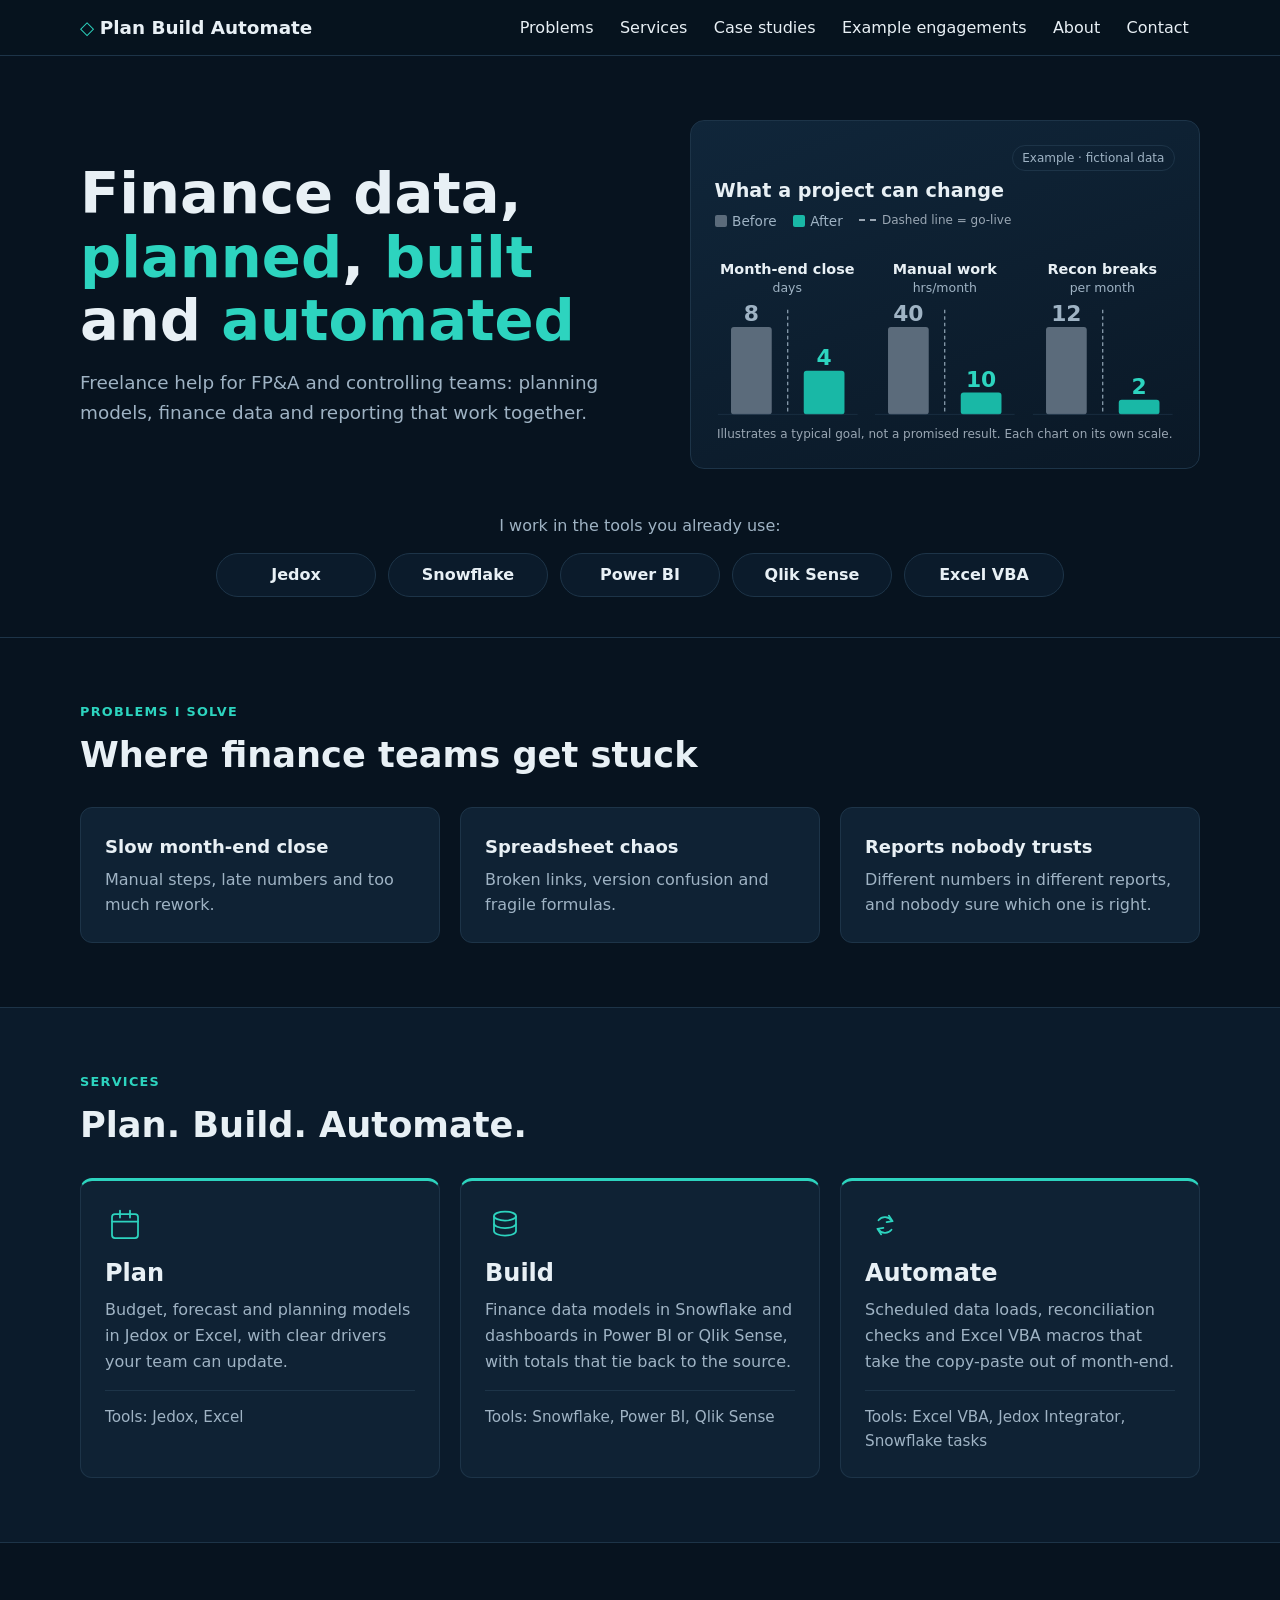
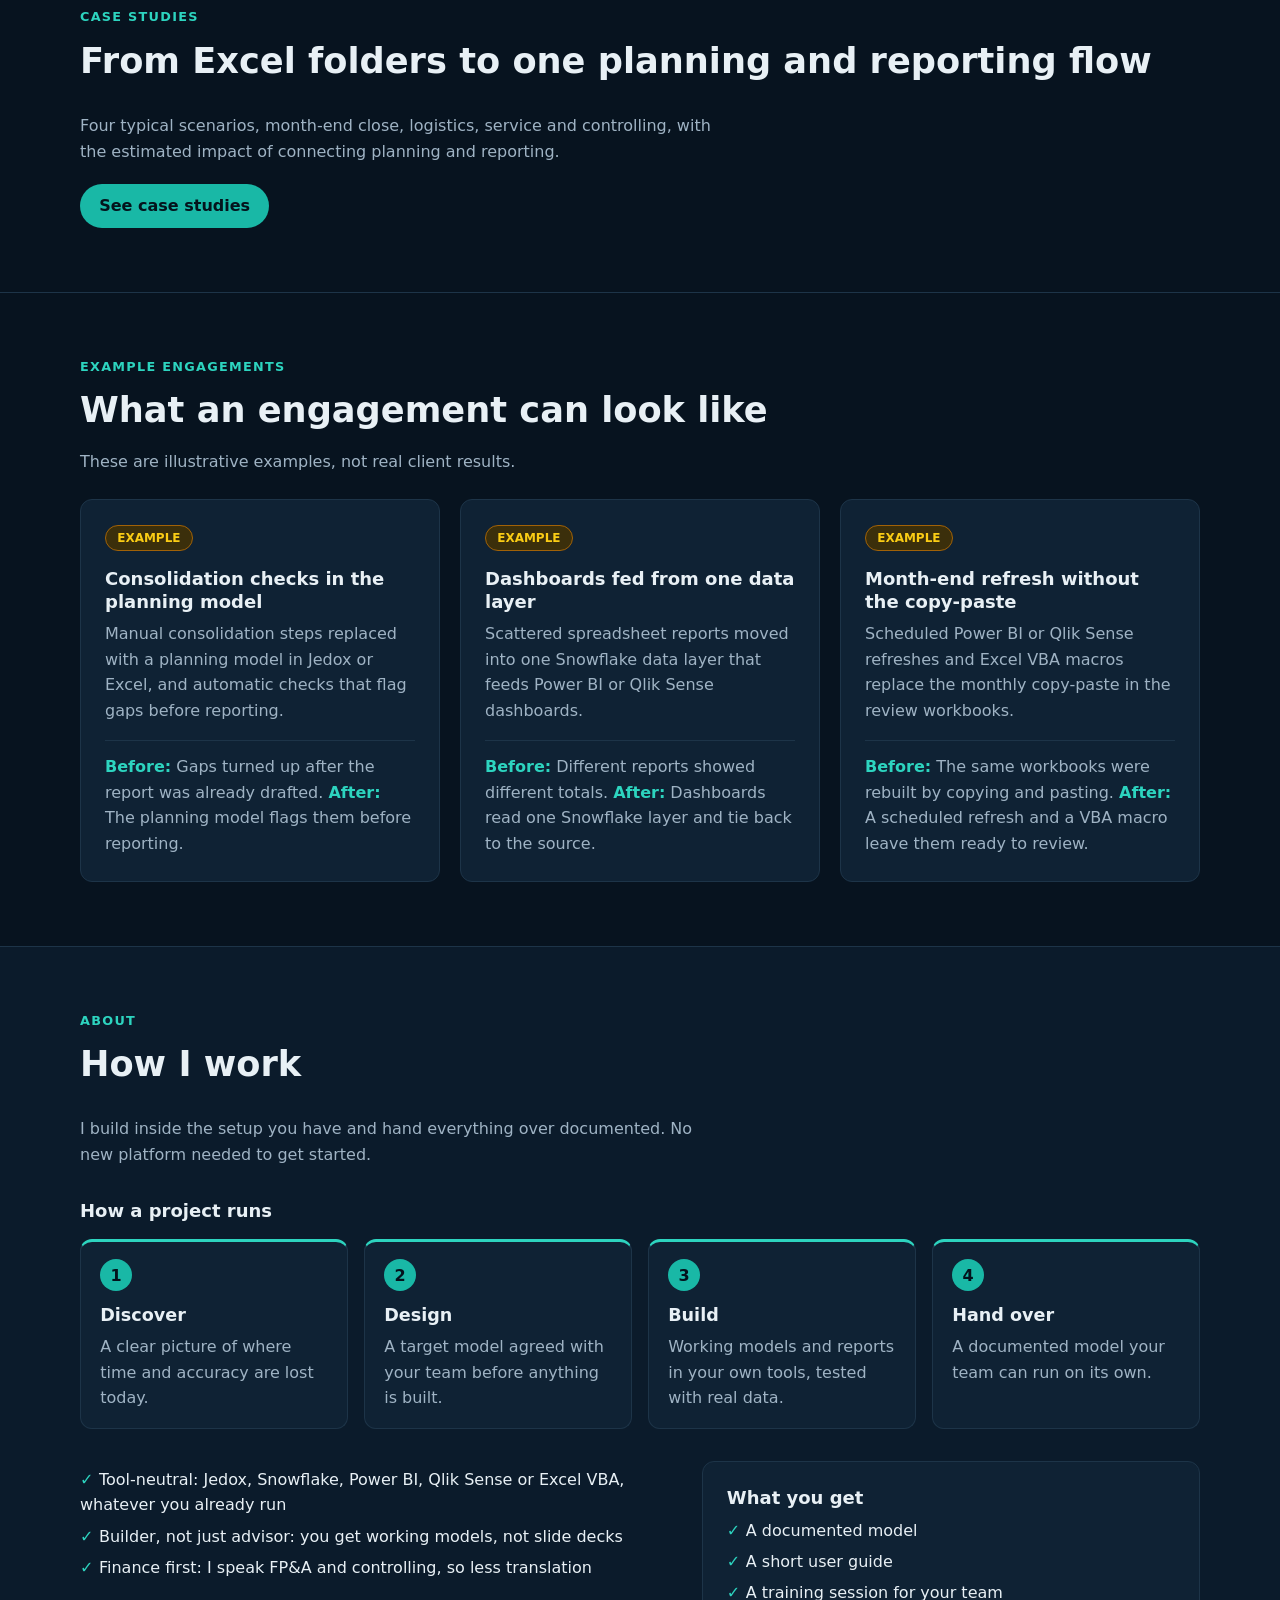
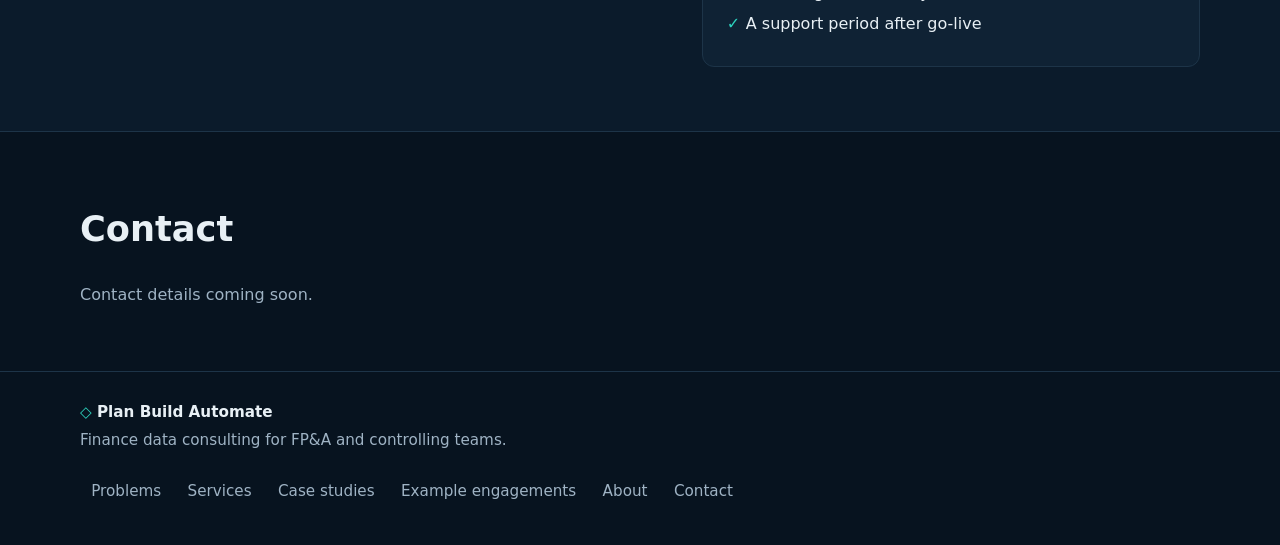
==== docs/index.html @ 4982dbc4 "Cache-bust stylesheet (?v=20261101) so new sections never render with a stale styles.css" ====
<!DOCTYPE html>
<html lang="en">
<head>
<meta charset="utf-8">
<meta name="viewport" content="width=device-width, initial-scale=1">
<meta name="robots" content="noindex, nofollow">
<title>Plan Build Automate – Finance data consulting</title>
<meta name="description" content="Freelance help for FP&amp;A and controlling teams: planning models, finance data and reporting that work together.">
<link rel="icon" href="favicon.svg" type="image/svg+xml">
<link rel="stylesheet" href="styles.css?v=20261101">
</head>
<body>
<a class="skip" href="#main">Skip to content</a>
<header class="site-header">
  <div class="wrap bar">
    <a href="#top" class="brand" aria-label="Plan Build Automate home"><span class="logo" aria-hidden="true">◇</span> Plan Build Automate</a>
    <nav class="nav-wide" aria-label="Main">
      <ul>
        <li><a href="#problems">Problems</a></li>
        <li><a href="#services">Services</a></li>
        <li><a href="case-studies/">Case studies</a></li>
        <li><a href="#examples">Example engagements</a></li>
        <li><a href="#about">About</a></li>
        <li><a href="#contact">Contact</a></li>
      </ul>
    </nav>
  </div>
</header>
<nav class="nav-compact wrap" aria-label="Main">
  <ul>
    <li><a href="#problems">Problems</a></li>
    <li><a href="#services">Services</a></li>
    <li><a href="case-studies/">Case studies</a></li>
        <li><a href="#examples">Example engagements</a></li>
    <li><a href="#about">About</a></li>
    <li><a href="#contact">Contact</a></li>
  </ul>
</nav>
<main id="main">
<section class="hero" id="top">
  <div class="wrap hero-grid">
    <div>
      <h1>Finance data, <span class="accent">planned</span>, <span class="accent">built</span> and <span class="accent">automated</span></h1>
      <p class="lead">Freelance help for FP&amp;A and controlling teams: planning models, finance data and reporting that work together.</p>
    </div>
    <div class="panel outcome" role="img" aria-labelledby="oc-title" aria-describedby="oc-desc">
      <span id="oc-desc" class="sr-only">Example with fictional data. Month-end close: 8 days before, 4 days after. Manual work: 40 hours a month before, 10 after. Recon breaks: 12 a month before, 2 after. Dashed line marks project go-live. Illustrates a typical goal, not a promised result. Each chart on its own scale.</span>
      <div class="oc-top"><span class="oc-tag">Example · fictional data</span></div>
      <p id="oc-title" class="oc-title">What a project can change</p>
      <div class="oc-key"><span class="oc-kb">Before</span><span class="oc-ka">After</span><span class="oc-gk">Dashed line = go-live</span></div>
      <div class="oc-charts"><div class="oc-chart"><p class="oc-name">Month-end close</p><p class="oc-unit">days</p><svg viewBox="0 0 200 166" aria-hidden="true" focusable="false"><rect class="oc-b" x="22" y="40" width="56" height="120" rx="4"/><text class="oc-vb" x="50" y="32">8</text><rect class="oc-a" x="122" y="100.0" width="56" height="60.0" rx="4"/><text class="oc-va" x="150" y="92.0">4</text><line class="oc-go" x1="100" y1="16" x2="100" y2="160"/><line class="oc-base" x1="4" y1="160" x2="196" y2="160"/></svg></div><div class="oc-chart"><p class="oc-name">Manual work</p><p class="oc-unit">hrs/month</p><svg viewBox="0 0 200 166" aria-hidden="true" focusable="false"><rect class="oc-b" x="22" y="40" width="56" height="120" rx="4"/><text class="oc-vb" x="50" y="32">40</text><rect class="oc-a" x="122" y="130.0" width="56" height="30.0" rx="4"/><text class="oc-va" x="150" y="122.0">10</text><line class="oc-go" x1="100" y1="16" x2="100" y2="160"/><line class="oc-base" x1="4" y1="160" x2="196" y2="160"/></svg></div><div class="oc-chart"><p class="oc-name">Recon breaks</p><p class="oc-unit">per month</p><svg viewBox="0 0 200 166" aria-hidden="true" focusable="false"><rect class="oc-b" x="22" y="40" width="56" height="120" rx="4"/><text class="oc-vb" x="50" y="32">12</text><rect class="oc-a" x="122" y="140.0" width="56" height="20.0" rx="4"/><text class="oc-va" x="150" y="132.0">2</text><line class="oc-go" x1="100" y1="16" x2="100" y2="160"/><line class="oc-base" x1="4" y1="160" x2="196" y2="160"/></svg></div></div>
      <p class="oc-note">Illustrates a typical goal, not a promised result. Each chart on its own scale.</p>
    </div>
  </div>
  <div class="wrap tool-block">
    <p id="tool-lead" class="tool-lead">I work in the tools you already use:</p>
    <ul class="tools" aria-labelledby="tool-lead">
      <li>Jedox</li>
      <li>Snowflake</li>
      <li>Power BI</li>
      <li>Qlik Sense</li>
      <li>Excel VBA</li>
    </ul>
  </div>
</section>

<section id="problems" class="section">
  <div class="wrap">
    <p class="eyebrow">Problems I solve</p>
    <h2>Where finance teams get stuck</h2>
    <div class="cards three">
      <article class="card"><h3>Slow month-end close</h3><p>Manual steps, late numbers and too much rework.</p></article>
      <article class="card"><h3>Spreadsheet chaos</h3><p>Broken links, version confusion and fragile formulas.</p></article>
      <article class="card"><h3>Reports nobody trusts</h3><p>Different numbers in different reports, and nobody sure which one is right.</p></article>
    </div>
  </div>
</section>

<section id="services" class="section alt">
  <div class="wrap">
    <p class="eyebrow">Services</p>
    <h2>Plan. Build. Automate.</h2>
    <div class="cards three">
      <article class="card pillar">
        <svg class="pillar-icon" viewBox="0 0 40 40" aria-hidden="true" focusable="false">
          <rect x="7" y="9" width="26" height="24" rx="3" fill="none" stroke="currentColor" stroke-width="1.75"/>
          <path d="M7 16.5h26M15 5.5v7M25 5.5v7" fill="none" stroke="currentColor" stroke-width="1.75" stroke-linecap="round"/>
        </svg>
        <h3>Plan</h3>
        <p>Budget, forecast and planning models in Jedox or Excel, with clear drivers your team can update.</p>
        <p class="tool-line">Tools: Jedox, Excel</p>
      </article>
      <article class="card pillar">
        <svg class="pillar-icon" viewBox="0 0 40 40" aria-hidden="true" focusable="false">
          <ellipse cx="20" cy="11" rx="11" ry="4.5" fill="none" stroke="currentColor" stroke-width="1.75"/>
          <path d="M9 11v7.5c0 2.5 4.9 4.5 11 4.5s11-2 11-4.5V11" fill="none" stroke="currentColor" stroke-width="1.75"/>
          <path d="M9 18.5v7.5c0 2.5 4.9 4.5 11 4.5s11-2 11-4.5v-7.5" fill="none" stroke="currentColor" stroke-width="1.75"/>
        </svg>
        <h3>Build</h3>
        <p>Finance data models in Snowflake and dashboards in Power BI or Qlik Sense, with totals that tie back to the source.</p>
        <p class="tool-line">Tools: Snowflake, Power BI, Qlik Sense</p>
      </article>
      <article class="card pillar">
        <svg class="pillar-icon" viewBox="0 0 40 40" aria-hidden="true" focusable="false">
          <path d="M13.5 15.2a8.2 8.2 0 0 1 13.2.6" fill="none" stroke="currentColor" stroke-width="1.75" stroke-linecap="round"/>
          <path d="M23.8 10.6 27.6 16.2 21.6 17.2" fill="none" stroke="currentColor" stroke-width="1.75" stroke-linecap="round" stroke-linejoin="round"/>
          <path d="M26.5 24.8a8.2 8.2 0 0 1-13.2-.6" fill="none" stroke="currentColor" stroke-width="1.75" stroke-linecap="round"/>
          <path d="M16.2 29.4 12.4 23.8 18.4 22.8" fill="none" stroke="currentColor" stroke-width="1.75" stroke-linecap="round" stroke-linejoin="round"/>
        </svg>
        <h3>Automate</h3>
        <p>Scheduled data loads, reconciliation checks and Excel VBA macros that take the copy-paste out of month-end.</p>
        <p class="tool-line">Tools: Excel VBA, Jedox Integrator, Snowflake tasks</p>
      </article>
    </div>
  </div>
</section>

<section id="case-studies" class="section">
  <div class="wrap">
    <p class="eyebrow">Case studies</p>
    <h2>From Excel folders to one planning and reporting flow</h2>
    <p class="about-lead">Four typical scenarios, month-end close, logistics, service and controlling, with the estimated impact of connecting planning and reporting.</p>
    <p class="cs-cta"><a class="cs-btn" href="case-studies/">See case studies</a></p>
  </div>
</section>

<section id="examples" class="section">
  <div class="wrap">
    <p class="eyebrow">Example engagements</p>
    <h2>What an engagement can look like</h2>
    <p class="note">These are illustrative examples, not real client results.</p>
    <div class="cards three">
      <article class="card">
        <span class="tag">Example</span>
        <h3>Consolidation checks in the planning model</h3>
        <p>Manual consolidation steps replaced with a planning model in Jedox or Excel, and automatic checks that flag gaps before reporting.</p>
        <p class="shift"><strong>Before:</strong> Gaps turned up after the report was already drafted. <strong>After:</strong> The planning model flags them before reporting.</p>
      </article>
      <article class="card">
        <span class="tag">Example</span>
        <h3>Dashboards fed from one data layer</h3>
        <p>Scattered spreadsheet reports moved into one Snowflake data layer that feeds Power BI or Qlik Sense dashboards.</p>
        <p class="shift"><strong>Before:</strong> Different reports showed different totals. <strong>After:</strong> Dashboards read one Snowflake layer and tie back to the source.</p>
      </article>
      <article class="card">
        <span class="tag">Example</span>
        <h3>Month-end refresh without the copy-paste</h3>
        <p>Scheduled Power BI or Qlik Sense refreshes and Excel VBA macros replace the monthly copy-paste in the review workbooks.</p>
        <p class="shift"><strong>Before:</strong> The same workbooks were rebuilt by copying and pasting. <strong>After:</strong> A scheduled refresh and a VBA macro leave them ready to review.</p>
      </article>
    </div>
  </div>
</section>

<section id="about" class="section alt">
  <div class="wrap">
    <p class="eyebrow">About</p>
    <h2>How I work</h2>
    <p class="about-lead">I build inside the setup you have and hand everything over documented. No new platform needed to get started.</p>
    <h3 class="hw-h">How a project runs</h3>
    <ol class="steps-strip">
      <li><span class="step-n" aria-hidden="true">1</span><h4>Discover</h4><p>A clear picture of where time and accuracy are lost today.</p></li>
      <li><span class="step-n" aria-hidden="true">2</span><h4>Design</h4><p>A target model agreed with your team before anything is built.</p></li>
      <li><span class="step-n" aria-hidden="true">3</span><h4>Build</h4><p>Working models and reports in your own tools, tested with real data.</p></li>
      <li><span class="step-n" aria-hidden="true">4</span><h4>Hand over</h4><p>A documented model your team can run on its own.</p></li>
    </ol>
    <div class="hw-grid">
      <ul class="checks">
        <li>Tool-neutral: Jedox, Snowflake, Power BI, Qlik Sense or Excel VBA, whatever you already run</li>
        <li>Builder, not just advisor: you get working models, not slide decks</li>
        <li>Finance first: I speak FP&amp;A and controlling, so less translation</li>
      </ul>
      <div class="card get-box">
        <h3>What you get</h3>
        <ul class="checks">
          <li>A documented model</li>
          <li>A short user guide</li>
          <li>A training session for your team</li>
          <li>A support period after go-live</li>
        </ul>
      </div>
    </div>
  </div>
</section>

<section id="contact" class="section">
  <div class="wrap">
    <h2>Contact</h2>
    <!-- TODO: add a form-service link here when a contact route exists. -->
    <p>Contact details coming soon.</p>
  </div>
</section>
</main>
<footer class="site-footer">
  <div class="wrap footer-inner">
    <div>
      <p class="footer-brand"><span class="logo" aria-hidden="true">◇</span> Plan Build Automate</p>
      <p class="footer-note">Finance data consulting for FP&amp;A and controlling teams.</p>
    </div>
    <nav aria-label="Footer">
      <ul>
        <li><a href="#problems">Problems</a></li>
        <li><a href="#services">Services</a></li>
        <li><a href="case-studies/">Case studies</a></li>
        <li><a href="#examples">Example engagements</a></li>
        <li><a href="#about">About</a></li>
        <li><a href="#contact">Contact</a></li>
      </ul>
    </nav>
  </div>
</footer>
</body>
</html>
---- docs/styles.css ----
:root{--bg:#07131f;--bg2:#0b1b2b;--card:#0f2234;--line:#1d3448;--text:#e8f0f5;--muted:#9fb3c4;--teal:#19b8a6;--teal2:#2dd4bf}
*{box-sizing:border-box}
html{scroll-behavior:smooth}
section{scroll-margin-top:4.5rem}
@media (prefers-reduced-motion:reduce){html{scroll-behavior:auto}}
body{margin:0;font-family:system-ui,-apple-system,"Segoe UI",Roboto,sans-serif;background:var(--bg);color:var(--text);line-height:1.6}
a{color:var(--teal2)}
a:focus-visible{outline:3px solid var(--teal2);outline-offset:3px}
.skip{position:absolute;left:-999px;top:0}
.skip:focus{left:1rem;top:1rem;background:#fff;color:#000;padding:.5rem;z-index:9}
.wrap{max-width:1160px;margin:0 auto;padding:0 1.25rem}
.site-header{border-bottom:1px solid var(--line);position:sticky;top:0;background:rgba(7,19,31,.95);z-index:5}
.bar{display:flex;align-items:center;justify-content:space-between;gap:.5rem 1rem;padding-top:.35rem;padding-bottom:.35rem}
.brand{display:inline-flex;align-items:center;gap:.35rem;min-height:44px;color:var(--text);text-decoration:none;font-weight:700;font-size:1.15rem}
.logo{color:var(--teal2)}
.nav-wide ul,.nav-compact ul,.site-footer ul{display:flex;flex-wrap:wrap;gap:.15rem .25rem;list-style:none;margin:0;padding:0}
.nav-wide ul{justify-content:flex-end}
.nav-wide a,.nav-compact a,.site-footer a{display:inline-flex;align-items:center;min-height:44px;padding:0 .7rem;border-radius:8px;color:var(--text);text-decoration:none}
.nav-wide a:hover,.nav-compact a:hover,.site-footer a:hover{color:var(--teal2)}
.nav-compact{display:none;padding-top:.15rem;padding-bottom:.35rem;border-bottom:1px solid var(--line)}
.hero{padding:4rem 0 2.5rem}
.hero-grid{display:grid;grid-template-columns:1.1fr 1fr;gap:3rem;align-items:center}
h1{font-size:clamp(2.2rem,5vw,3.6rem);line-height:1.1;margin:0 0 1rem}
.accent{color:var(--teal2)}
.lead{color:var(--muted);font-size:1.15rem;margin:0}
.panel{background:linear-gradient(160deg,#10263a,#0a1826);border:1px solid var(--line);border-radius:14px;padding:1.5rem;min-height:300px}
.outcome{--before:#5b6b7b;min-width:0}
.sr-only{position:absolute;width:1px;height:1px;padding:0;margin:-1px;overflow:hidden;clip:rect(0,0,0,0);white-space:nowrap;border:0}
.oc-top{display:flex;justify-content:flex-end}
.oc-tag{font-size:12px;color:var(--muted);border:1px solid var(--line);border-radius:999px;padding:.15rem .6rem}
.oc-title{margin:.5rem 0 .4rem;font-weight:700;font-size:1.2rem;line-height:1.3}
.oc-key{display:flex;flex-wrap:wrap;gap:1rem;font-size:.85rem;color:var(--muted)}
.oc-key span::before{content:"";display:inline-block;width:.75rem;height:.75rem;border-radius:2px;margin-right:.35rem;vertical-align:-1px}
.oc-kb::before{background:var(--before)}.oc-ka::before{background:var(--teal)}
.oc-charts{display:grid;grid-template-columns:repeat(3,minmax(0,1fr));gap:.75rem;margin-top:.6rem}
.oc-chart{min-width:0;text-align:center;display:flex;flex-direction:column}.oc-chart svg{margin-top:auto}
.oc-name{margin:0;min-height:2.5em;display:flex;align-items:flex-end;justify-content:center;font-weight:600;font-size:.9rem;line-height:1.25}
.oc-unit{margin:0;font-size:.78rem;color:var(--muted)}
.oc-chart svg{display:block;width:100%;height:auto}
.oc-b{fill:var(--before)}.oc-a{fill:var(--teal)}
.oc-vb,.oc-va{font:700 30px system-ui,sans-serif;text-anchor:middle}
.oc-vb{fill:#9fb3c4}.oc-va{fill:var(--teal2)}
.oc-go{stroke:var(--muted);stroke-width:1.5;stroke-dasharray:5 4}
.oc-base{stroke:var(--line);stroke-width:1}
@media (max-width:520px){.oc-charts{gap:.4rem}.oc-name{font-size:.78rem;white-space:normal;min-height:2.5em;line-height:1.25;display:flex;align-items:flex-end;justify-content:center}.oc-vb,.oc-va{font-size:32px}.oc-title{font-size:1.05rem}.oc-chart svg{max-height:120px}}
.oc-key .oc-gk{font-size:12px;color:#9AA7B4}.oc-key .oc-gk::before{width:1.1rem;height:0;border-top:2px dashed #9AA7B4;border-radius:0;vertical-align:3px}
.oc-note{margin:.4rem 0 0;font-size:12px;color:#9AA7B4;text-align:center}
.tool-block{margin-top:2.75rem;text-align:center}
.tool-lead{color:var(--muted);margin:0 0 .9rem}
.tools{list-style:none;padding:0;margin:0;display:flex;flex-wrap:wrap;justify-content:center;gap:.75rem}
.tools li{flex:0 0 10rem;width:10rem;max-width:100%;box-sizing:border-box;text-align:center;padding:.7rem .8rem;border:1px solid var(--line);border-radius:999px;background:var(--bg2);color:var(--text);font-weight:600;line-height:1.2;cursor:default;white-space:nowrap}
.section{padding:4rem 0;border-top:1px solid var(--line)}
.alt{background:var(--bg2)}
.eyebrow{color:var(--teal2);text-transform:uppercase;letter-spacing:.1em;font-size:.8rem;font-weight:700;margin:0}
h2{font-size:clamp(1.6rem,3vw,2.2rem);margin:.3rem 0 1.5rem}
h3{margin:.2rem 0 .5rem;font-size:1.125rem;font-weight:600;line-height:1.3}
.cards{display:grid;gap:1.25rem}
.three{grid-template-columns:repeat(3,1fr)}
.card{background:var(--card);border:1px solid var(--line);border-radius:12px;padding:1.5rem}
.card p{color:var(--muted);margin:0}
.pillar{border-top:3px solid var(--teal2)}
.pillar h3{font-size:1.5rem;font-weight:700;margin:.85rem 0 .5rem}
.pillar-icon{display:block;width:40px;height:40px;color:var(--teal2)}
.card p.tool-line{margin-top:1rem;padding-top:.85rem;border-top:1px solid var(--line);font-size:.95rem}
.tag{display:inline-block;background:#3b2f0b;color:#facc15;border:1px solid #a16207;border-radius:999px;padding:.15rem .7rem;margin-bottom:.75rem;font-size:.75rem;font-weight:700;text-transform:uppercase}
.note{color:var(--muted);margin:-.85rem 0 1.5rem}
.card p.shift{margin-top:1rem;padding-top:.85rem;border-top:1px solid var(--line)}
.shift strong{color:var(--teal2);font-weight:700}
.about-lead{color:var(--muted);max-width:40rem}
#contact p{color:var(--muted);margin:0}
.checks{list-style:none;padding:0;margin:1rem 0 0}
.checks li{margin:.35rem 0}
.checks li::before{content:"✓ ";color:var(--teal2);font-weight:700}
.site-footer{border-top:1px solid var(--line);padding:1.75rem 0 2rem;color:var(--muted);font-size:.95rem}
.footer-inner{display:flex;flex-wrap:wrap;align-items:center;justify-content:space-between;gap:1rem 2rem}
.footer-brand{margin:0;color:var(--text);font-weight:700}
.footer-note{margin:.25rem 0 0}
.site-footer a{color:var(--muted)}
@media (max-width:860px){
  .nav-wide{display:none}
  .nav-compact{display:block}
  .nav-compact a{padding:0 .5rem;min-width:44px;justify-content:center}
  .hero{padding-top:2.5rem}
  .hero-grid,.three{grid-template-columns:1fr}
  .panel{min-height:0;padding:1rem}
          .footer-inner{align-items:flex-start}
}

/* Case studies */
.cs-kpi,.cs-key{--before:#5b6b7b}
.cs-est{display:inline-block;font-size:.72rem;font-weight:700;letter-spacing:.02em;color:var(--teal2);border:1px solid var(--teal);border-radius:999px;padding:.1rem .55rem;vertical-align:3px;white-space:nowrap}
.cs-estp{margin:.5rem 0 0!important}
.cs-cards{grid-template-columns:repeat(4,minmax(0,1fr))}
.cs-card{display:flex;flex-direction:column;position:relative}
.cs-card .tag{align-self:flex-start;margin-top:1rem}
.cs-thumb{display:block;width:100%;height:auto;border-radius:8px;border:1px solid var(--line)}
.cs-link{color:var(--text);text-decoration:none}.cs-link::after{content:"";position:absolute;inset:0;border-radius:12px}
.cs-card:hover .cs-link,.cs-link:focus-visible{color:var(--teal2)}
.cs-card:focus-within{outline:3px solid var(--teal2);outline-offset:3px}.cs-link:focus-visible{outline:none}
.cs-tools{list-style:none;padding:0;margin:1rem 0 0;display:flex;flex-wrap:wrap;gap:.4rem}
.cs-tools li{font-size:.78rem;font-weight:600;padding:.2rem .6rem;border:1px solid var(--line);border-radius:999px;background:var(--bg2);color:var(--text);white-space:nowrap}
.cs-card .cs-tools{margin-top:auto;padding-top:1rem}
.cs-hero{border-top:0;padding-bottom:2.5rem}
.cs-h1{font-size:clamp(2rem,4.5vw,3rem)}
.cs-headline{font-size:1.3rem;font-weight:700;margin:0 0 .6rem}
.cs-client{color:var(--muted);margin:0}
.cs-headline .tag,.cs-client .tag,.cs-meta .tag,.cs-quote .tag{margin:0 .4rem 0 0;vertical-align:2px}
.cs-disclaimer{margin:1.25rem 0 0;font-size:.85rem;color:var(--muted)}
.cs-key{margin-bottom:1rem}
.cs-kpis{display:grid;grid-template-columns:repeat(3,minmax(0,1fr));gap:1rem}
.cs-kpi{margin:0;background:var(--card);border:1px solid var(--line);border-radius:12px;padding:1rem}
.cs-kpi figcaption{display:flex;flex-direction:column;text-align:center}
.cs-kname{font-weight:600}.cs-kunit{font-size:.85rem;color:var(--muted)}
.cs-kpi svg{display:block;width:100%;height:auto;max-height:200px}
.cs-v{font:700 20px system-ui,sans-serif;text-anchor:middle}.cs-vb{fill:#9fb3c4}.cs-va{fill:var(--teal2)}
.cs-x{font:13px system-ui,sans-serif;fill:#9fb3c4;text-anchor:middle}
.cs-grid{display:grid;grid-template-columns:1fr 1fr;gap:1.25rem;margin-bottom:1.25rem}
.cs-h2{font-size:1.35rem;margin:0 0 .75rem}
.cs-list{margin:0;padding-left:1.1rem;color:var(--muted)}.cs-list li{margin:.3rem 0}
.cs-meta{margin-top:1rem!important;font-size:.9rem}
.cs-sollist{list-style:none;margin:0;padding:0}
.cs-sollist li{display:grid;grid-template-columns:8rem 1fr;gap:1rem;padding:.65rem 0;border-top:1px solid var(--line)}
.cs-sollist li:first-child{border-top:0}.cs-sollist strong{color:var(--teal2)}.cs-sollist span{color:var(--muted)}
.cs-quote{margin:1.5rem 0 0;padding:1.25rem 1.5rem;border-left:3px solid var(--teal2);background:var(--bg2);border-radius:0 12px 12px 0}
.cs-quote blockquote{margin:0;font-size:1.15rem;font-style:italic}.cs-quote p{margin:0}
.cs-quote figcaption{margin-top:.6rem;color:var(--muted);font-size:.85rem}
.cs-note{margin:-.85rem 0 1.5rem}
.cs-shots{display:grid;grid-template-columns:1fr 1fr;gap:1.25rem}
.cs-shot{margin:0}.cs-shot img{display:block;width:100%;height:auto;border-radius:8px;border:1px solid var(--line)}
.cs-shot figcaption{margin-top:.5rem;font-size:.9rem}
.cs-fict{display:inline-block;margin-left:.35rem;font-size:.75rem;color:var(--muted);border:1px solid var(--line);border-radius:999px;padding:0 .5rem}
.cs-pn{display:flex;flex-wrap:wrap;justify-content:space-between;gap:.5rem 1rem;margin:2rem 0 0}.cs-pn a{display:inline-flex;align-items:center;min-height:44px}
.cs-cta{margin:1.25rem 0 0}.cs-btn{display:inline-flex;align-items:center;min-height:44px;padding:0 1.2rem;border-radius:999px;background:var(--teal);color:#04131c;font-weight:700;text-decoration:none}.cs-btn:hover{background:var(--teal2)}
.cs-index{margin-top:2rem}
@media (max-width:1060px){.cs-cards{grid-template-columns:repeat(2,minmax(0,1fr))}}
@media (max-width:860px){.cs-grid,.cs-shots{grid-template-columns:1fr}}
@media (max-width:600px){.cs-cards{grid-template-columns:1fr}.cs-kpis{gap:.4rem}.cs-kpi{padding:.5rem}.cs-kunit{font-size:.75rem}.cs-kname{font-size:.85rem}.cs-sollist li{grid-template-columns:1fr;gap:.15rem}}

/* How I work */
.hw-h{margin:2rem 0 1rem}
.steps-strip{list-style:none;margin:0;padding:0;display:grid;grid-template-columns:repeat(4,minmax(0,1fr));gap:1rem;counter-reset:none}
.steps-strip li{background:var(--card);border:1px solid var(--line);border-top:3px solid var(--teal2);border-radius:12px;padding:1.1rem 1.2rem}
.step-n{display:inline-flex;align-items:center;justify-content:center;width:2rem;height:2rem;border-radius:50%;background:var(--teal);color:#04131c;font-weight:700}
.steps-strip h4{margin:.6rem 0 .3rem;font-size:1.1rem}
.steps-strip p{margin:0;color:var(--muted)}
.hw-grid{display:grid;grid-template-columns:1.2fr 1fr;gap:1.5rem;align-items:start;margin-top:2rem}
.hw-grid > .checks{margin:0}
.get-box h3{margin-top:0}.get-box .checks{margin-top:.5rem}
@media (max-width:860px){.steps-strip{grid-template-columns:repeat(2,minmax(0,1fr))}.hw-grid{grid-template-columns:1fr}}
@media (max-width:480px){.steps-strip{grid-template-columns:1fr}}
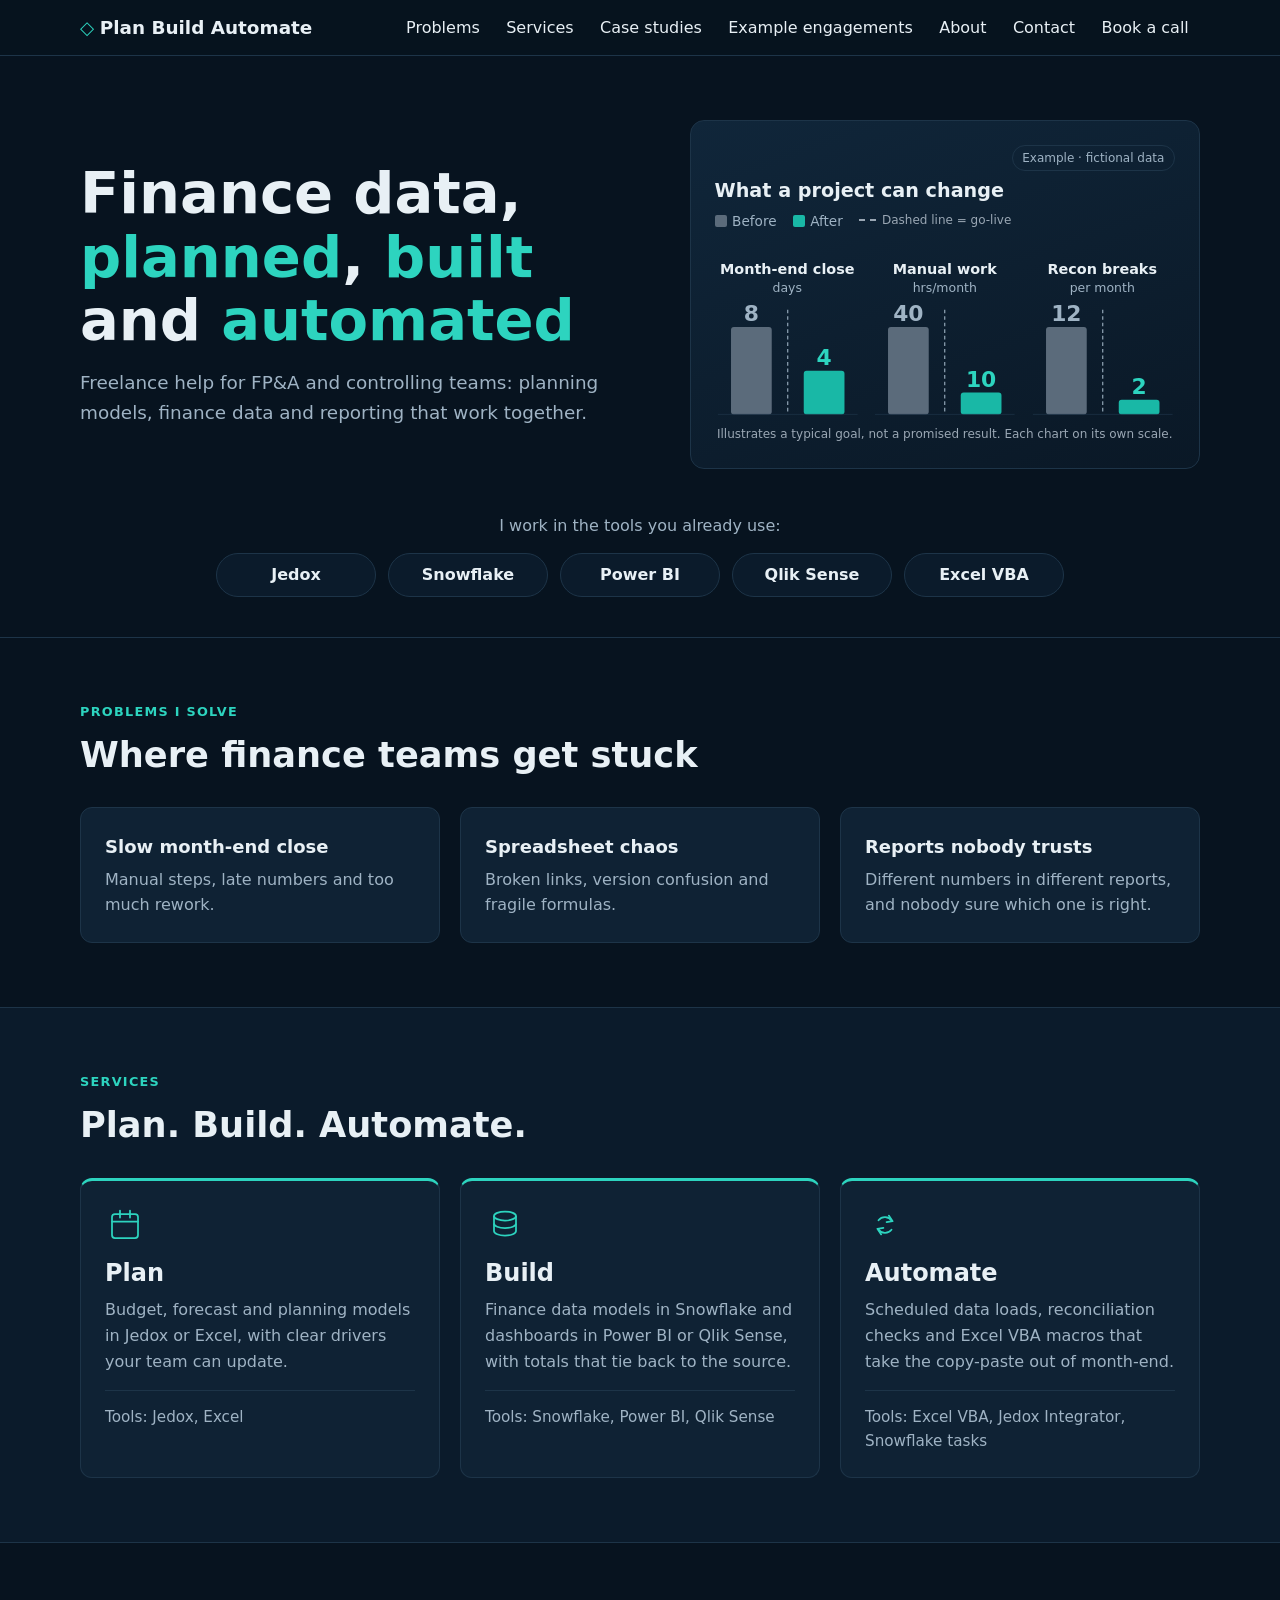
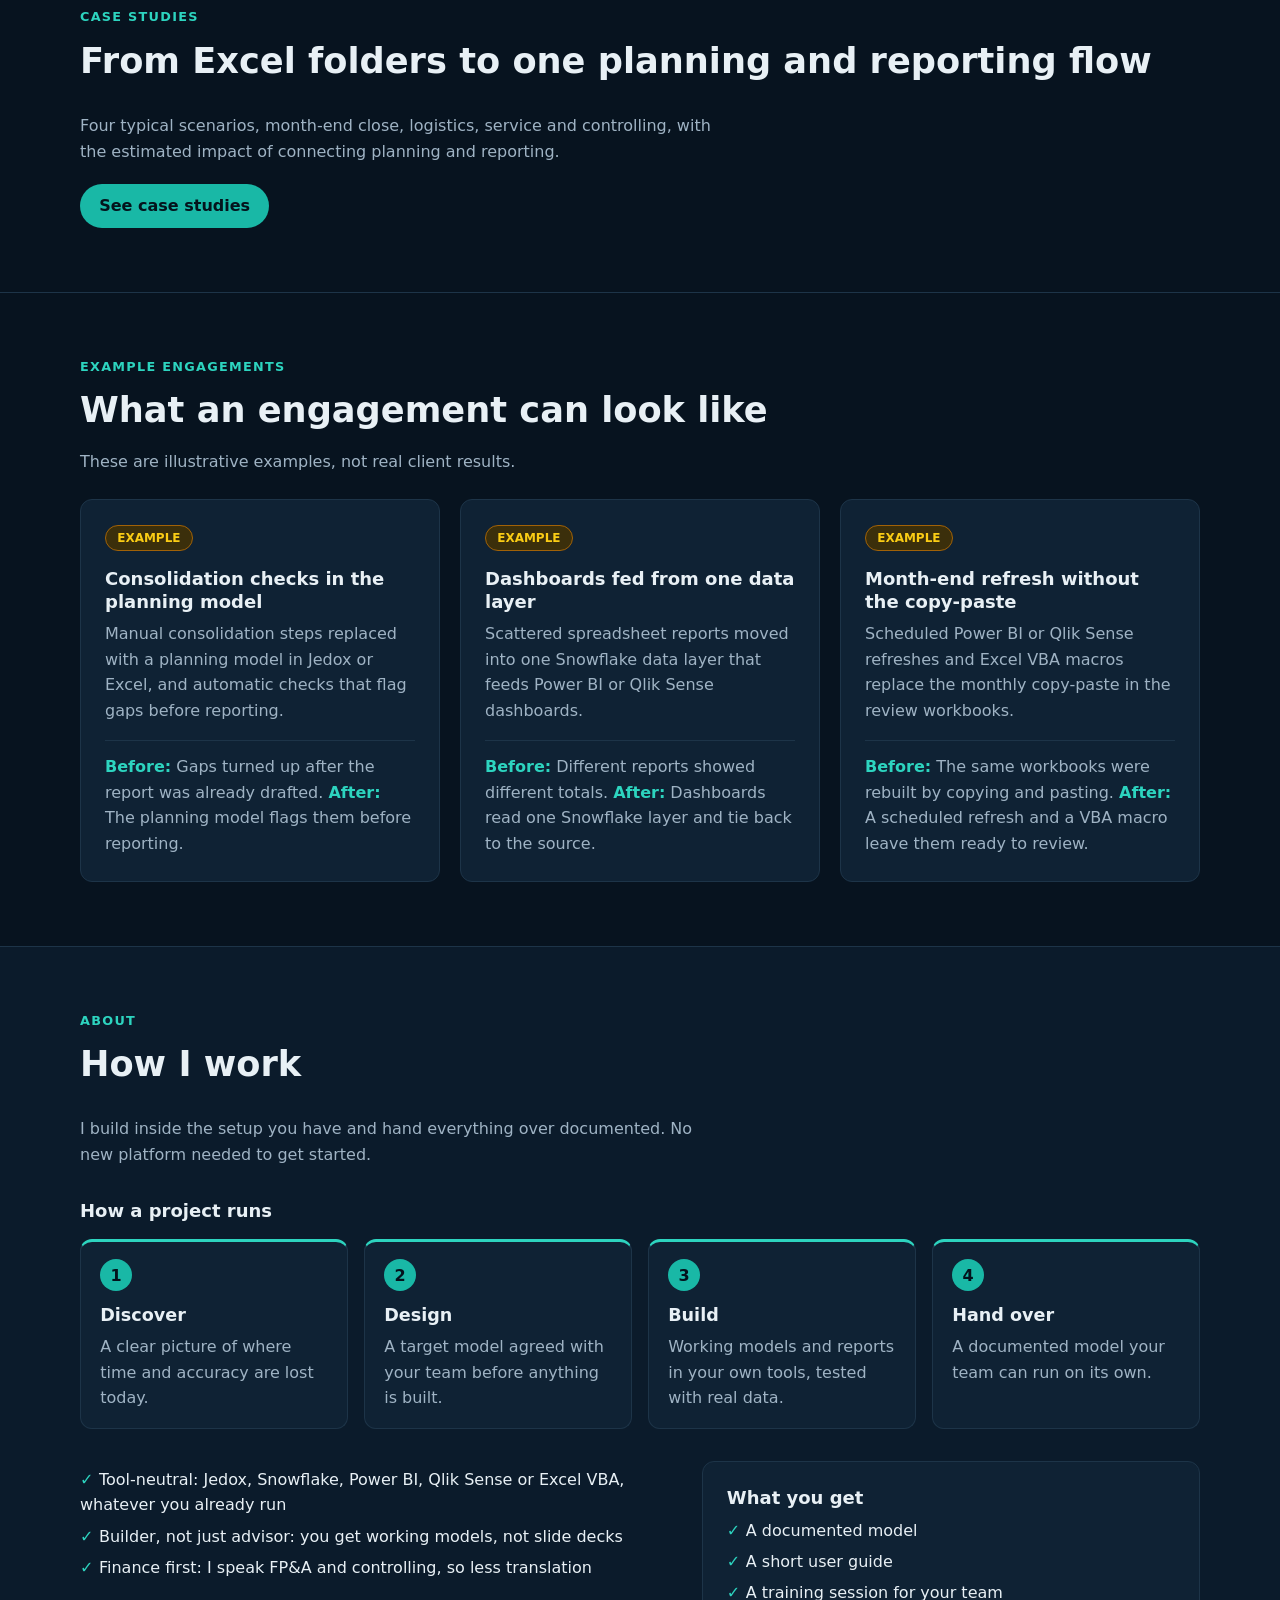
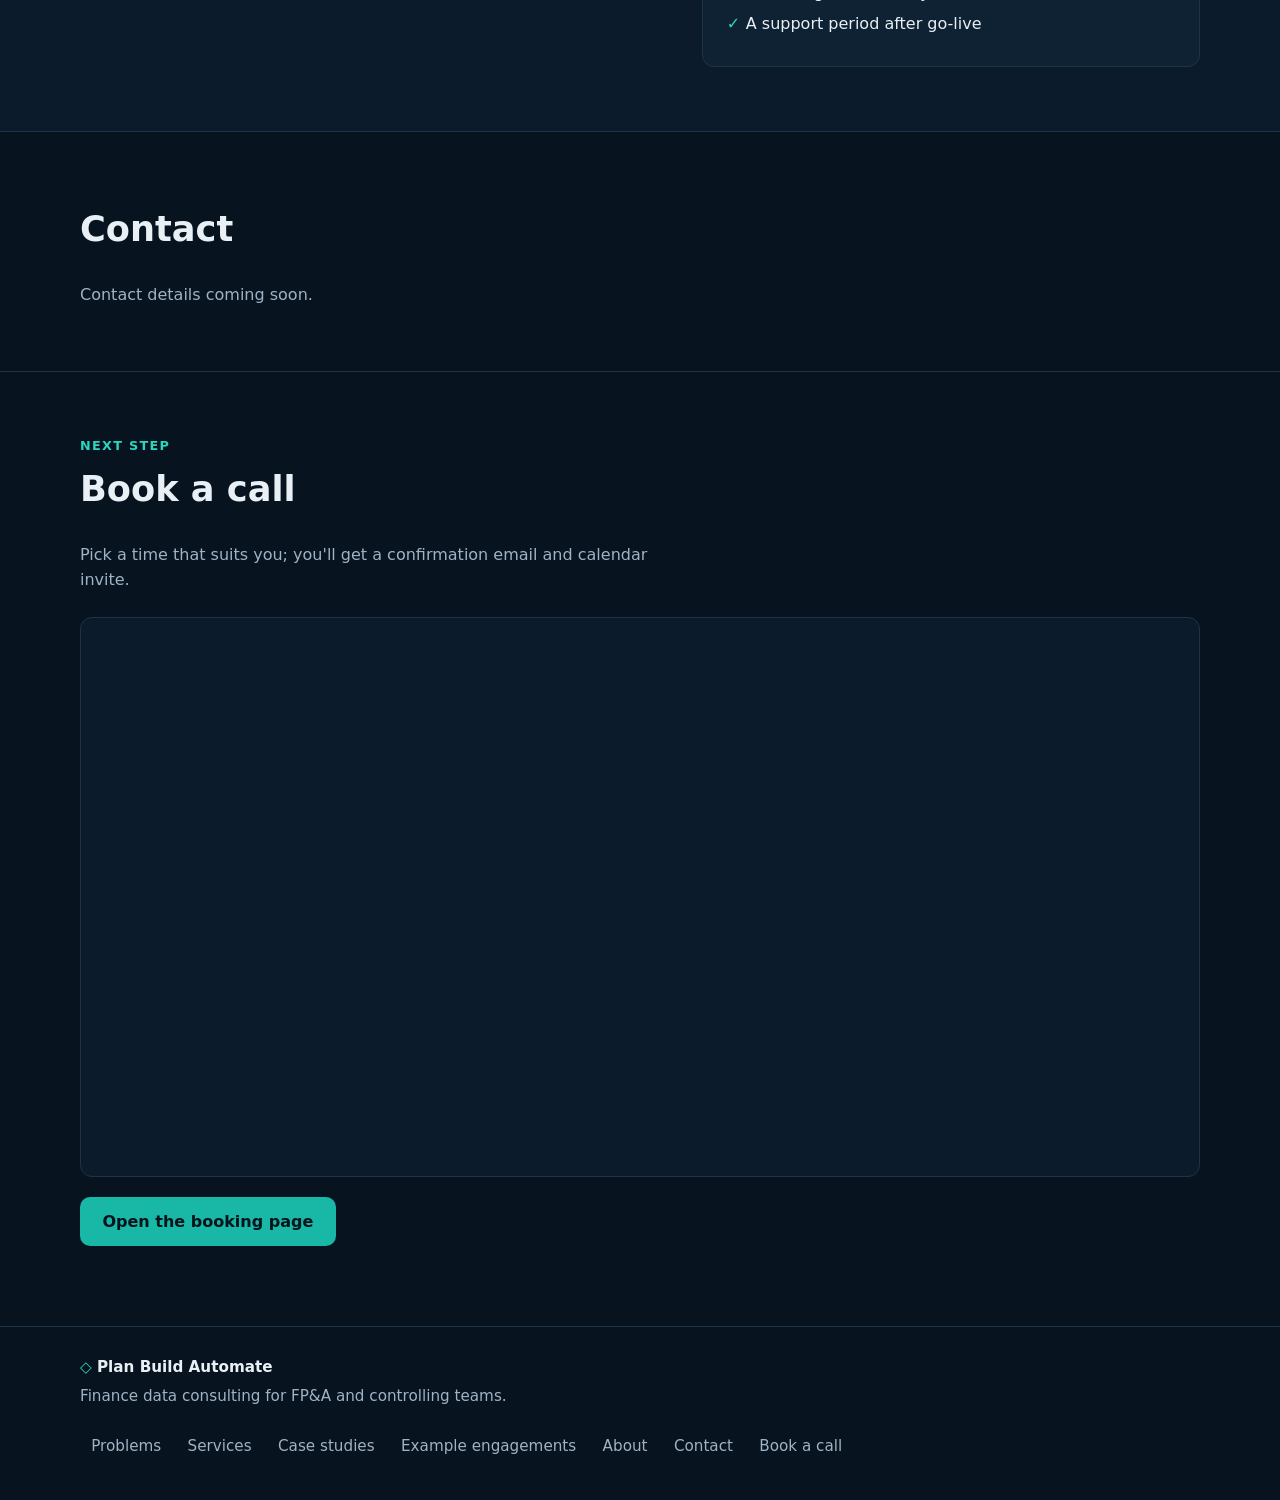
==== commit 27ddc9fb: "Add Book a call section with Cal.com inline embed, fallback link, nav/footer links; bump CSS to v=20" ====
--- a/docs/index.html
+++ b/docs/index.html
@@ -7,7 +7,7 @@
 <title>Plan Build Automate – Finance data consulting</title>
 <meta name="description" content="Freelance help for FP&amp;A and controlling teams: planning models, finance data and reporting that work together.">
 <link rel="icon" href="favicon.svg" type="image/svg+xml">
-<link rel="stylesheet" href="styles.css?v=20261101">
+<link rel="stylesheet" href="styles.css?v=20261101b">
 </head>
 <body>
 <a class="skip" href="#main">Skip to content</a>
@@ -22,6 +22,7 @@
         <li><a href="#examples">Example engagements</a></li>
         <li><a href="#about">About</a></li>
         <li><a href="#contact">Contact</a></li>
+        <li><a href="#book">Book a call</a></li>
       </ul>
     </nav>
   </div>
@@ -34,6 +35,7 @@
         <li><a href="#examples">Example engagements</a></li>
     <li><a href="#about">About</a></li>
     <li><a href="#contact">Contact</a></li>
+        <li><a href="#book">Book a call</a></li>
   </ul>
 </nav>
 <main id="main">
@@ -190,6 +192,23 @@
     <p>Contact details coming soon.</p>
   </div>
 </section>
+
+<section id="book" class="section book">
+  <div class="wrap">
+    <p class="eyebrow">Next step</p>
+    <h2>Book a call</h2>
+    <p class="book-lead">Pick a time that suits you; you'll get a confirmation email and calendar invite.</p>
+    <div id="cal-inline" class="cal-embed" aria-label="Booking calendar"></div>
+    <p class="book-fallback"><a class="btn-book" href="https://cal.com/plan-build-automate/intro-call" target="_blank" rel="noopener">Open the booking page</a></p>
+  </div>
+</section>
+<!-- Cal.com inline embed (official snippet) -->
+<script type="text/javascript">
+  (function (C, A, L) { let p = function (a, ar) { a.q.push(ar); }; let d = C.document; C.Cal = C.Cal || function () { let cal = C.Cal; let ar = arguments; if (!cal.loaded) { cal.ns = {}; cal.q = cal.q || []; d.head.appendChild(d.createElement("script")).src = A; cal.loaded = true; } if (ar[0] === L) { const api = function () { p(api, arguments); }; const namespace = ar[1]; api.q = api.q || []; if(typeof namespace === "string"){cal.ns[namespace] = cal.ns[namespace] || api;p(cal.ns[namespace], ar);p(cal, ["initNamespace", namespace]);} else p(cal, ar); return;} p(cal, ar); }; })(window, "https://app.cal.com/embed/embed.js", "init");
+  Cal("init", "intro-call", {origin:"https://app.cal.com"});
+  Cal.ns["intro-call"]("inline", {elementOrSelector:"#cal-inline", calLink:"plan-build-automate/intro-call", config:{layout:"month_view", theme:"dark"}});
+  Cal.ns["intro-call"]("ui", {theme:"dark", cssVarsPerTheme:{dark:{"cal-brand":"#19b8a6"}}, hideEventTypeDetails:false, layout:"month_view"});
+</script>
 </main>
 <footer class="site-footer">
   <div class="wrap footer-inner">
@@ -205,6 +224,7 @@
         <li><a href="#examples">Example engagements</a></li>
         <li><a href="#about">About</a></li>
         <li><a href="#contact">Contact</a></li>
+        <li><a href="#book">Book a call</a></li>
       </ul>
     </nav>
   </div>
--- a/docs/styles.css
+++ b/docs/styles.css
@@ -148,3 +148,10 @@
 .get-box h3{margin-top:0}.get-box .checks{margin-top:.5rem}
 @media (max-width:860px){.steps-strip{grid-template-columns:repeat(2,minmax(0,1fr))}.hw-grid{grid-template-columns:1fr}}
 @media (max-width:480px){.steps-strip{grid-template-columns:1fr}}
+/* Book a call */
+.book-lead{color:var(--muted);max-width:60ch}
+.cal-embed{width:100%;min-height:560px;overflow:auto;margin-top:1.5rem;border:1px solid var(--line);border-radius:12px;background:var(--bg2)}
+.book-fallback{margin-top:1.25rem}
+.btn-book{display:inline-block;background:var(--teal);color:#04131c;font-weight:700;padding:.75rem 1.4rem;border-radius:10px;text-decoration:none}
+.btn-book:hover,.btn-book:focus-visible{background:var(--teal2);outline:2px solid var(--teal2);outline-offset:2px}
+@media (max-width:480px){.cal-embed{min-height:640px}.btn-book{display:block;text-align:center}}
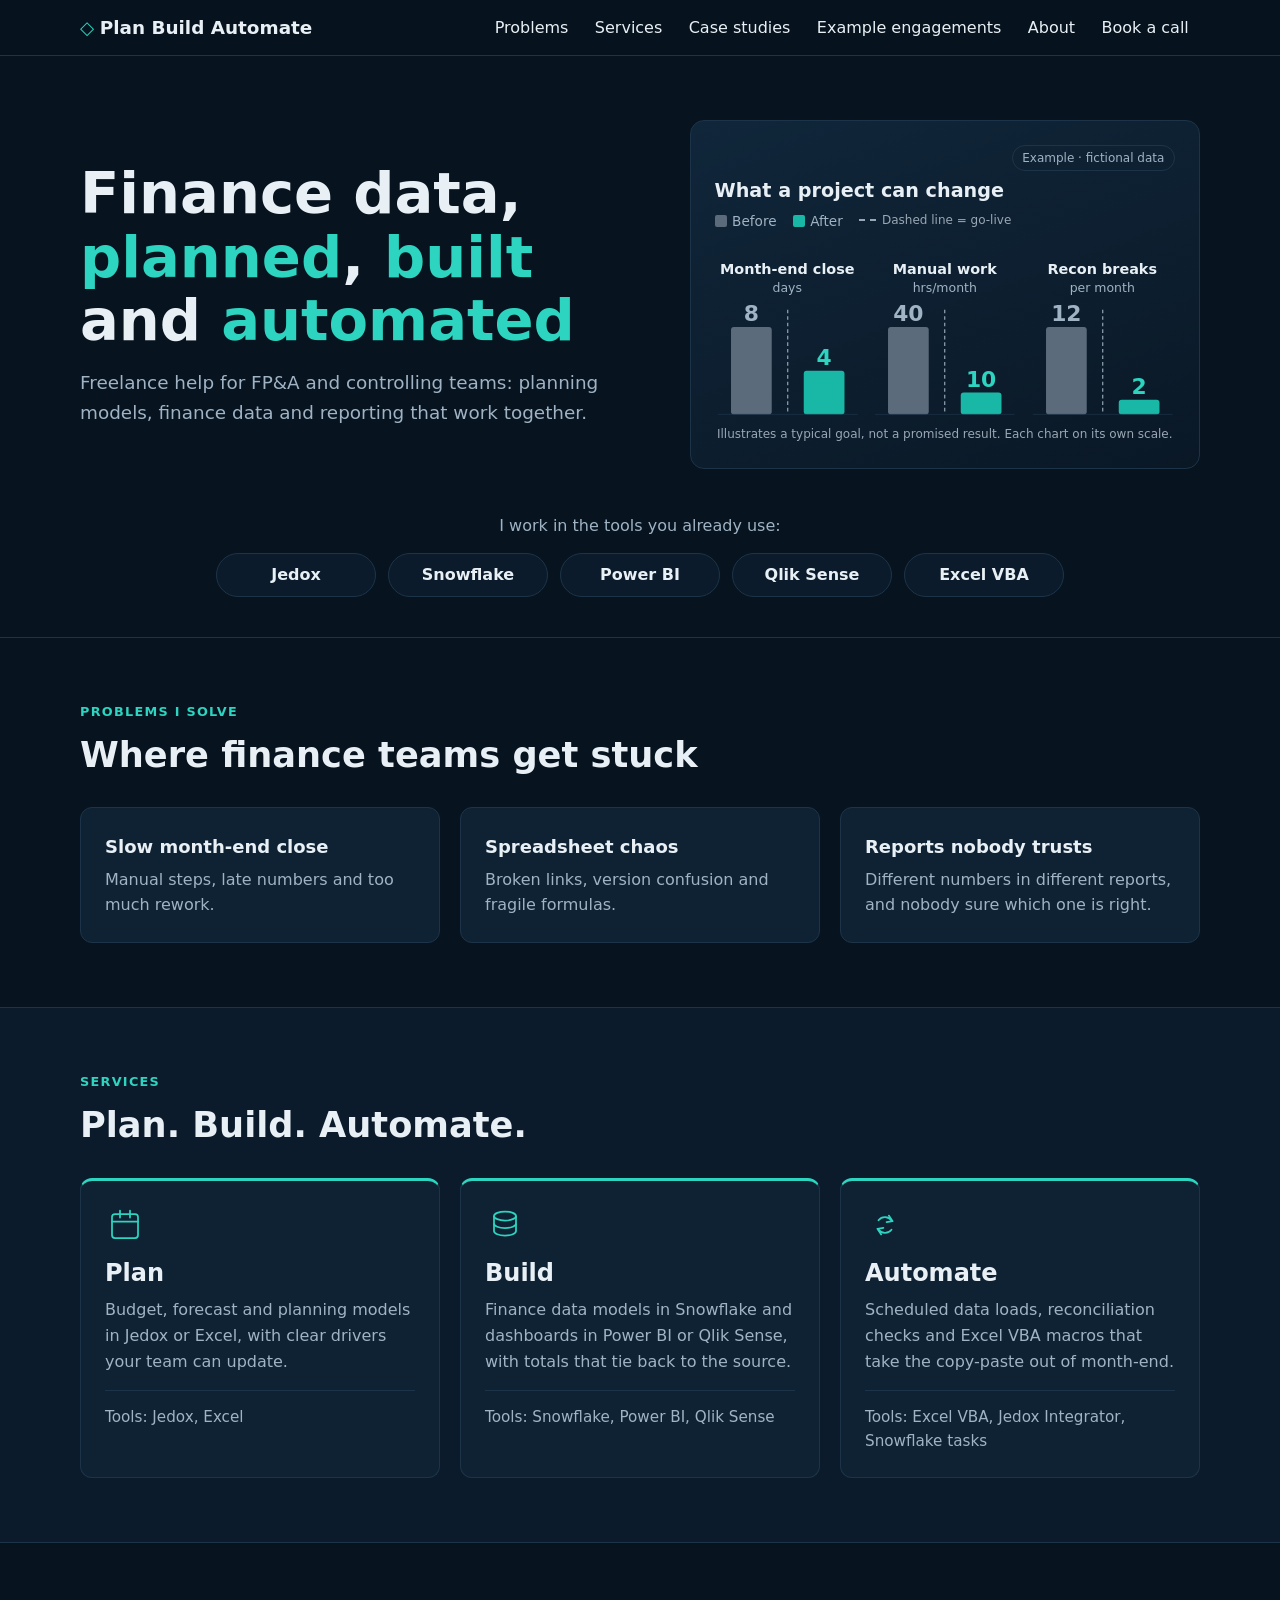
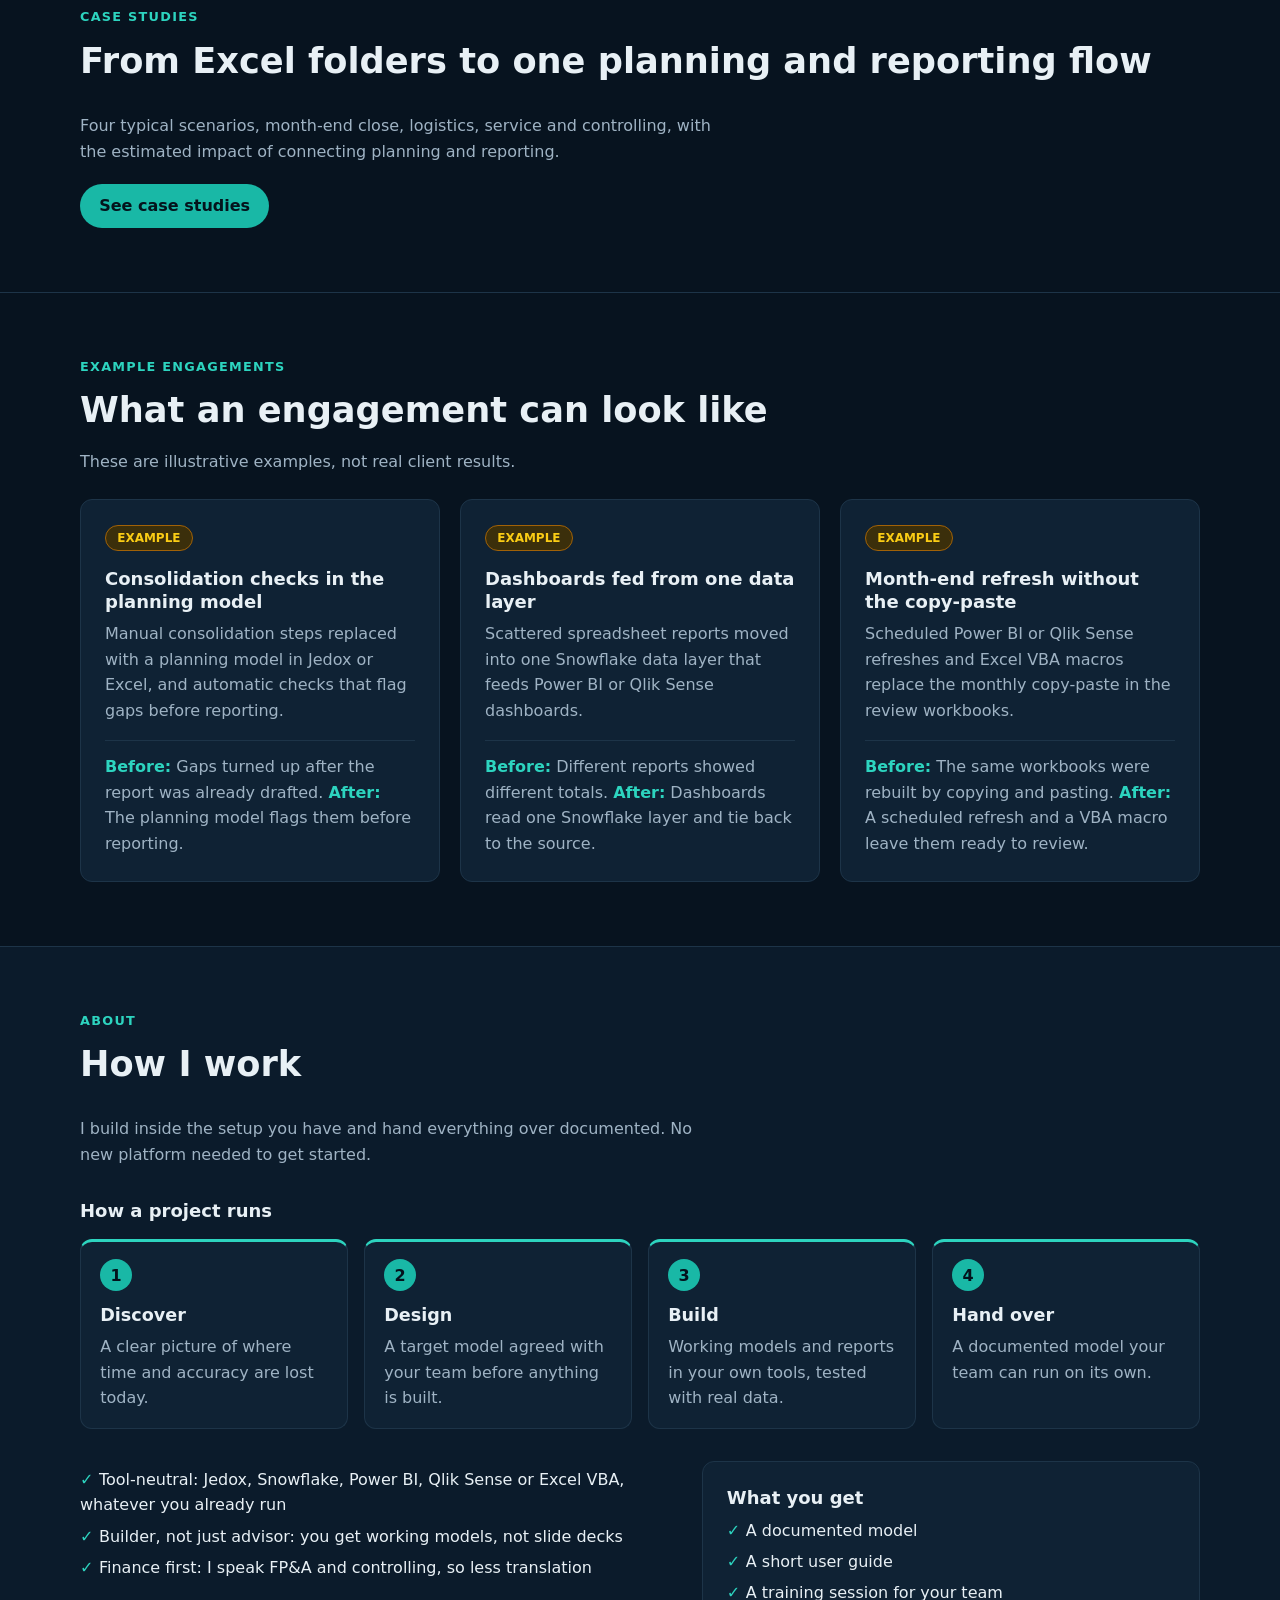
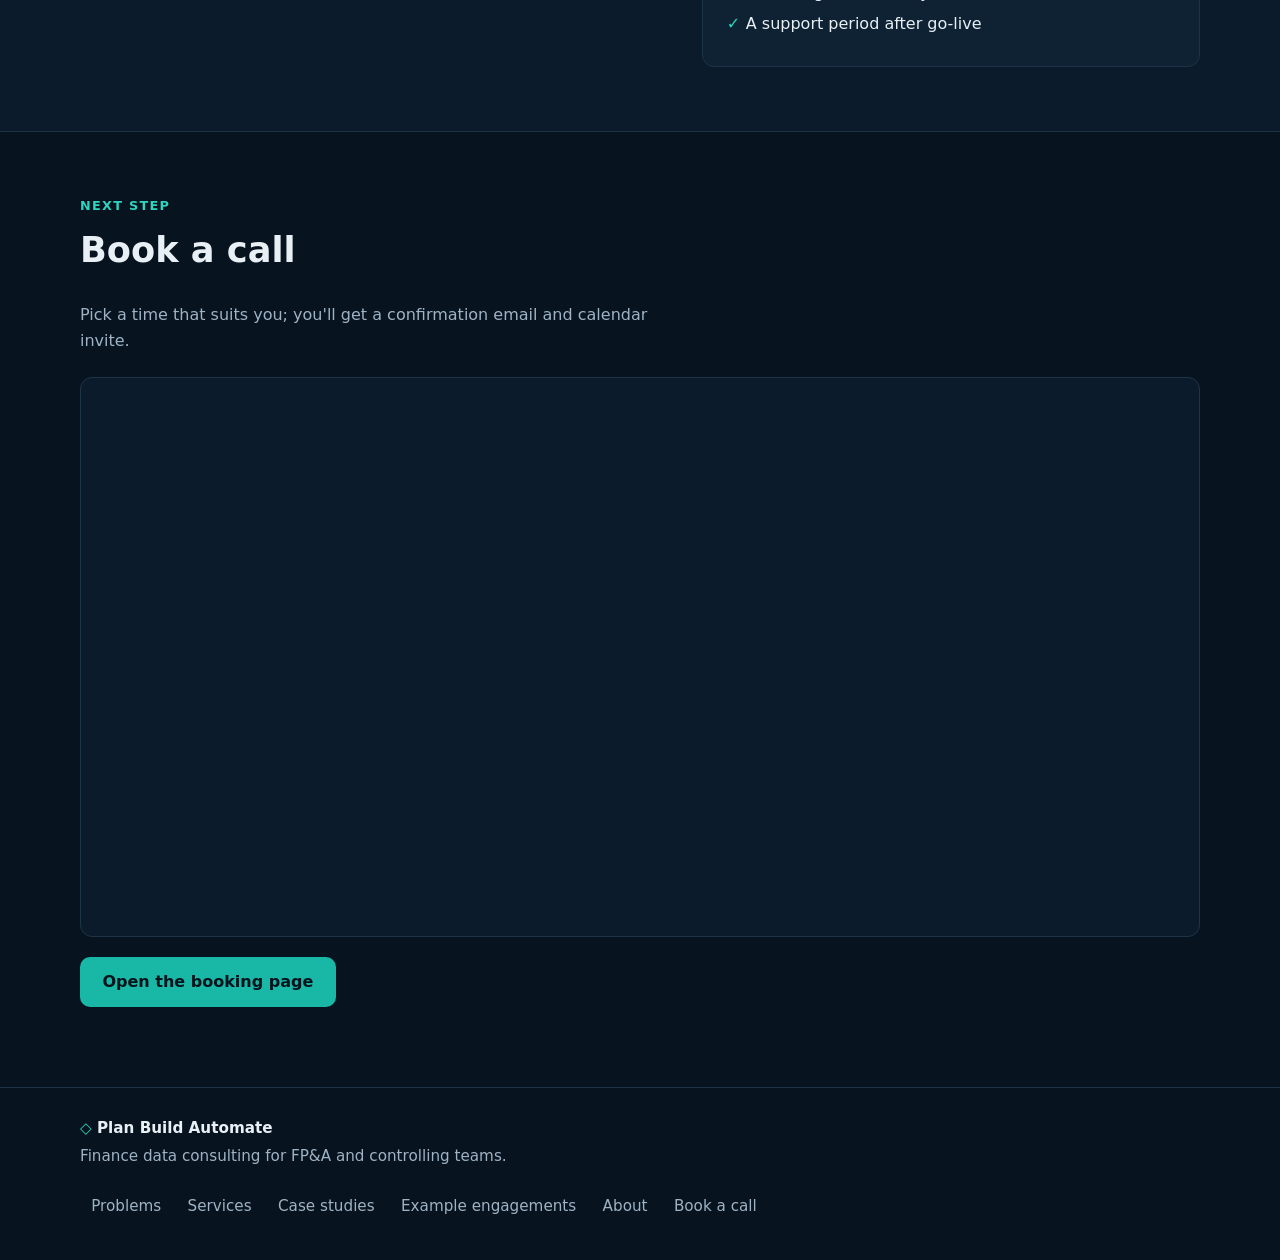
==== commit 554d9c5e: "Remove Contact placeholder section and links" ====
--- a/docs/index.html
+++ b/docs/index.html
@@ -21,7 +21,6 @@
         <li><a href="case-studies/">Case studies</a></li>
         <li><a href="#examples">Example engagements</a></li>
         <li><a href="#about">About</a></li>
-        <li><a href="#contact">Contact</a></li>
         <li><a href="#book">Book a call</a></li>
       </ul>
     </nav>
@@ -34,7 +33,6 @@
     <li><a href="case-studies/">Case studies</a></li>
         <li><a href="#examples">Example engagements</a></li>
     <li><a href="#about">About</a></li>
-    <li><a href="#contact">Contact</a></li>
         <li><a href="#book">Book a call</a></li>
   </ul>
 </nav>
@@ -185,13 +183,6 @@
   </div>
 </section>
 
-<section id="contact" class="section">
-  <div class="wrap">
-    <h2>Contact</h2>
-    <!-- TODO: add a form-service link here when a contact route exists. -->
-    <p>Contact details coming soon.</p>
-  </div>
-</section>
 
 <section id="book" class="section book">
   <div class="wrap">
@@ -223,7 +214,6 @@
         <li><a href="case-studies/">Case studies</a></li>
         <li><a href="#examples">Example engagements</a></li>
         <li><a href="#about">About</a></li>
-        <li><a href="#contact">Contact</a></li>
         <li><a href="#book">Book a call</a></li>
       </ul>
     </nav>
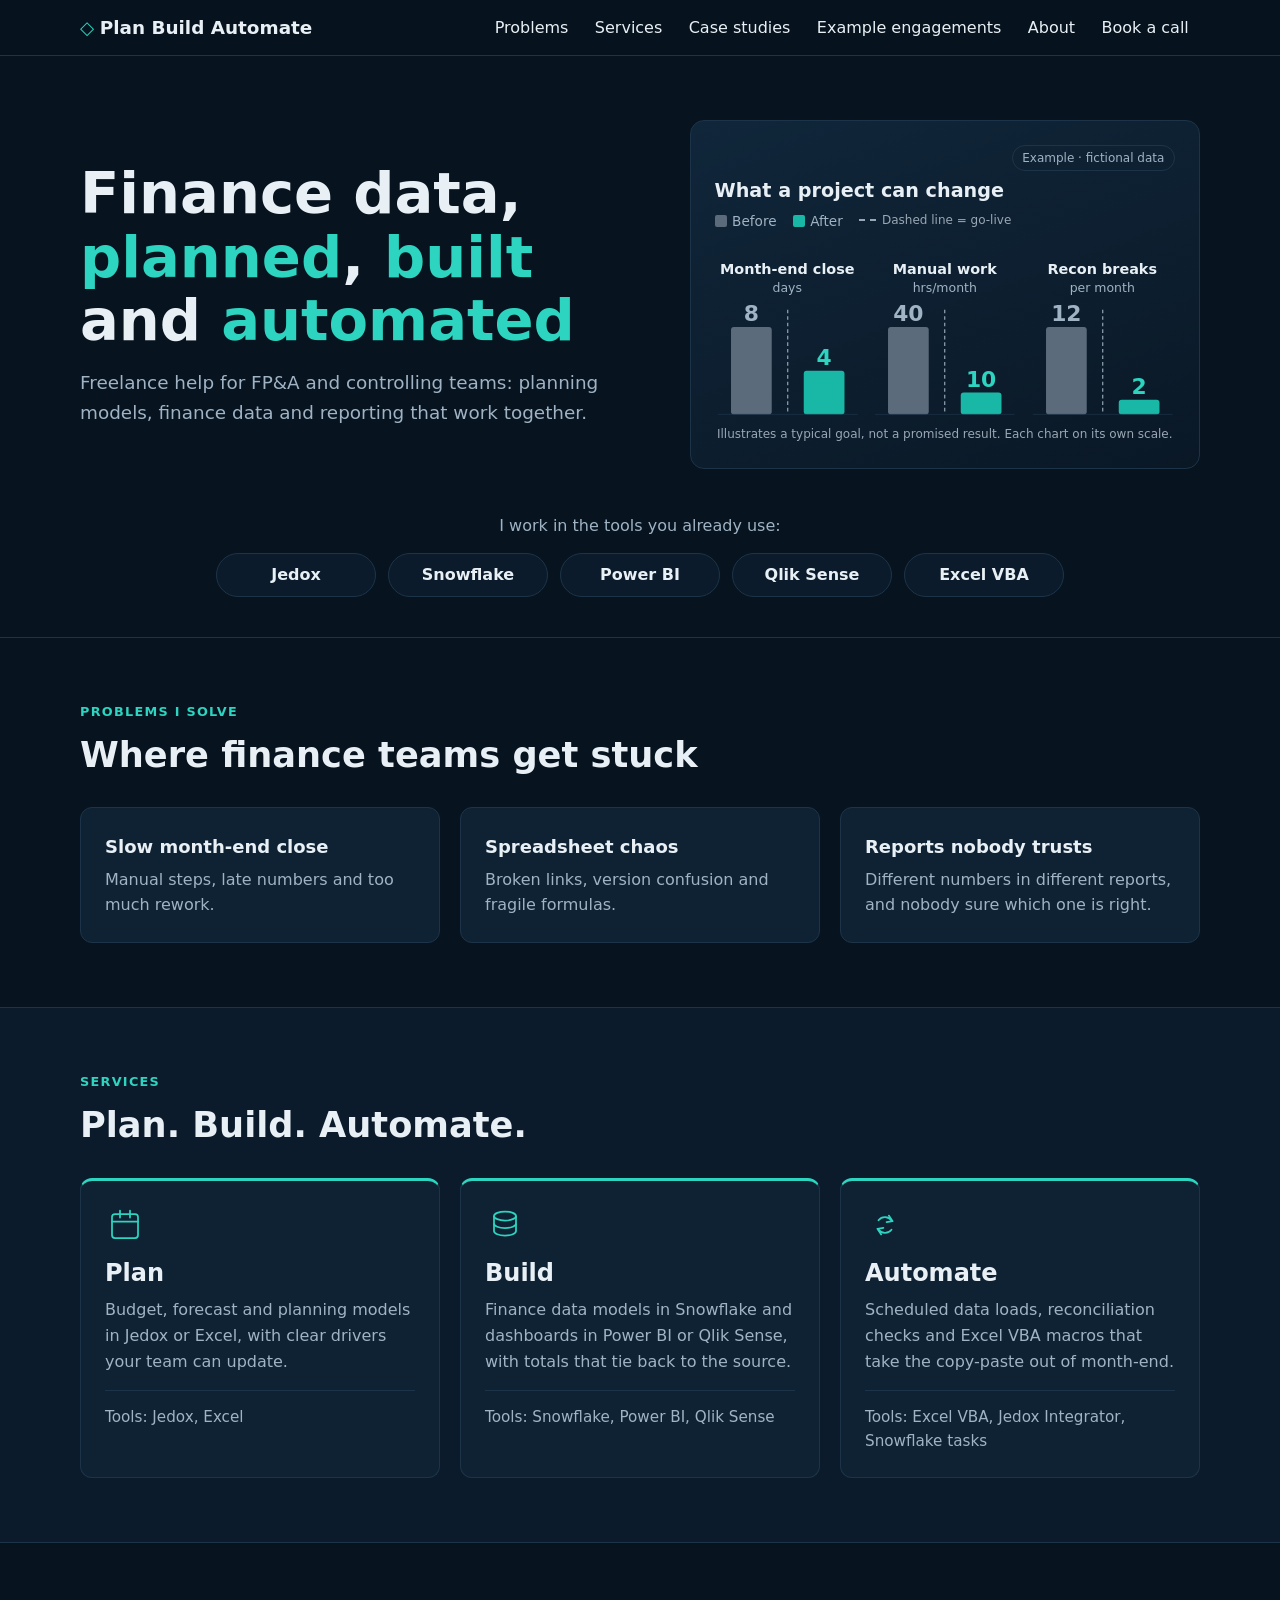
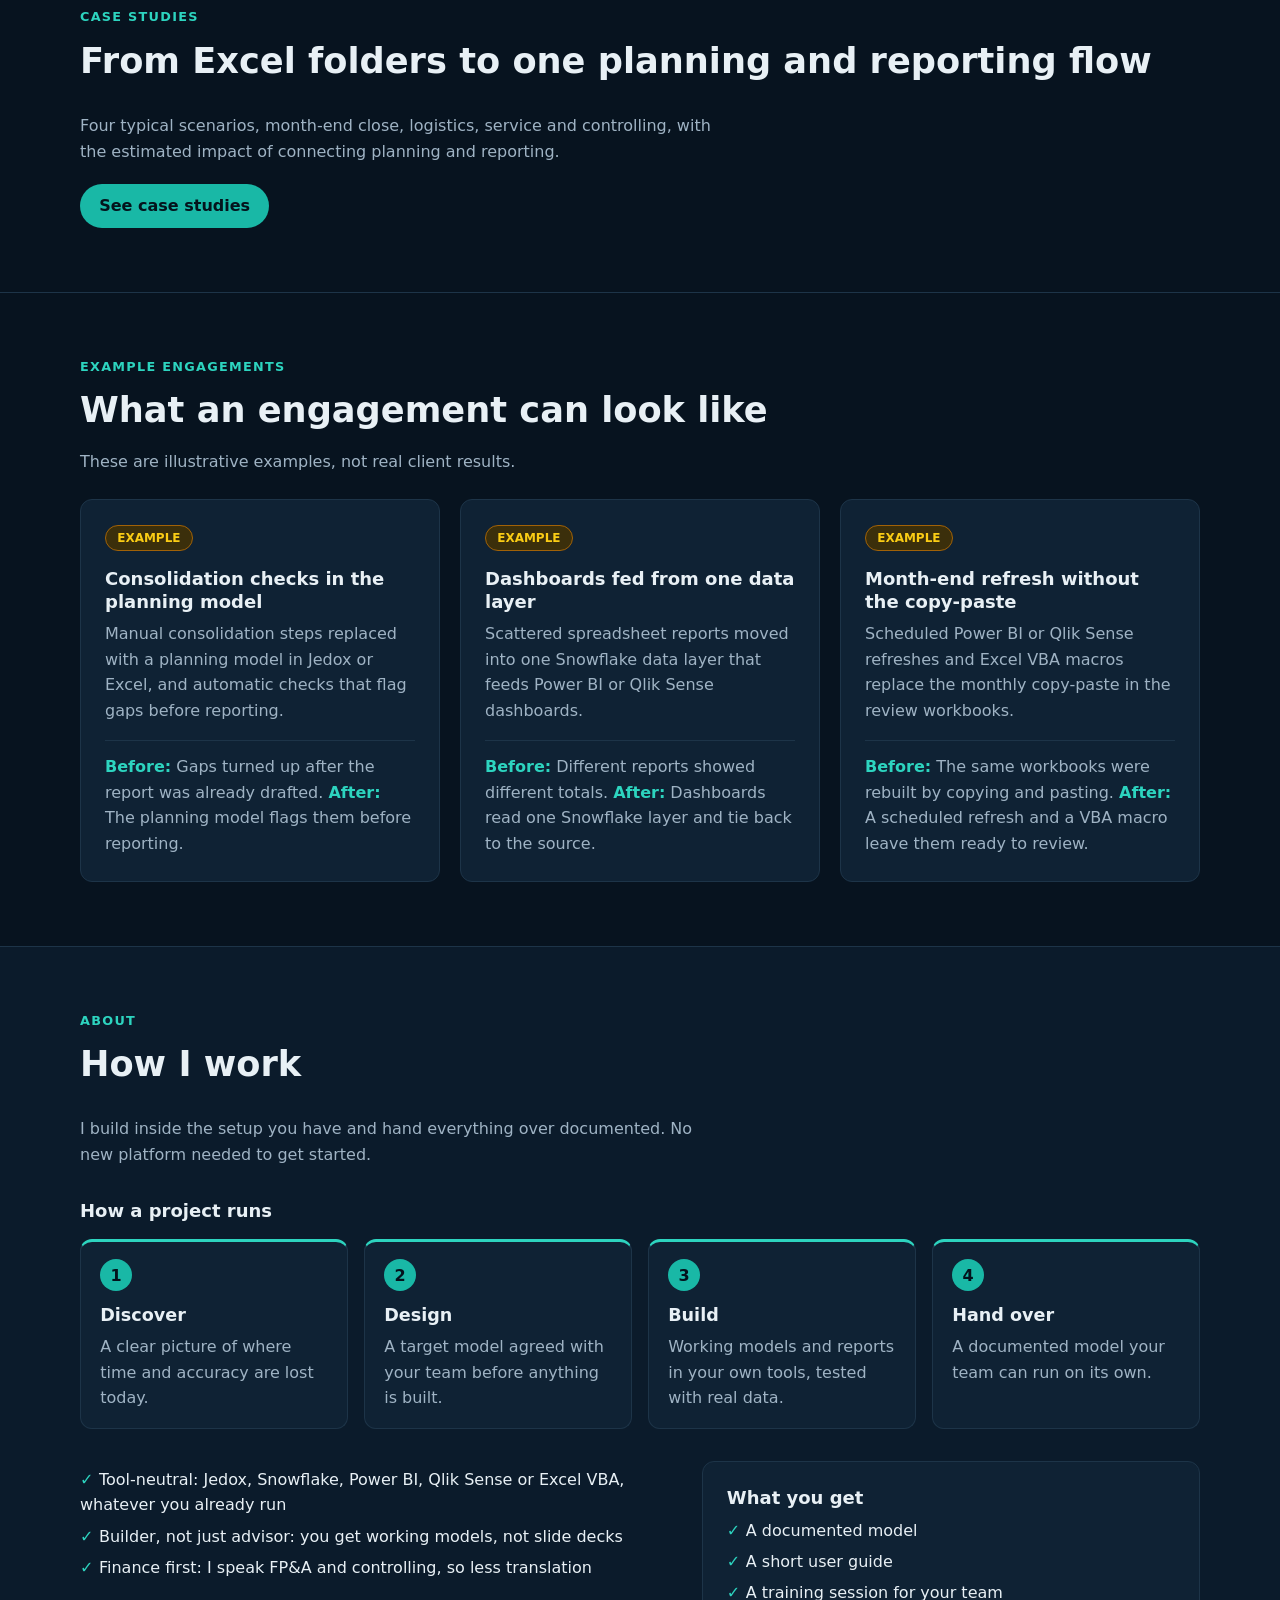
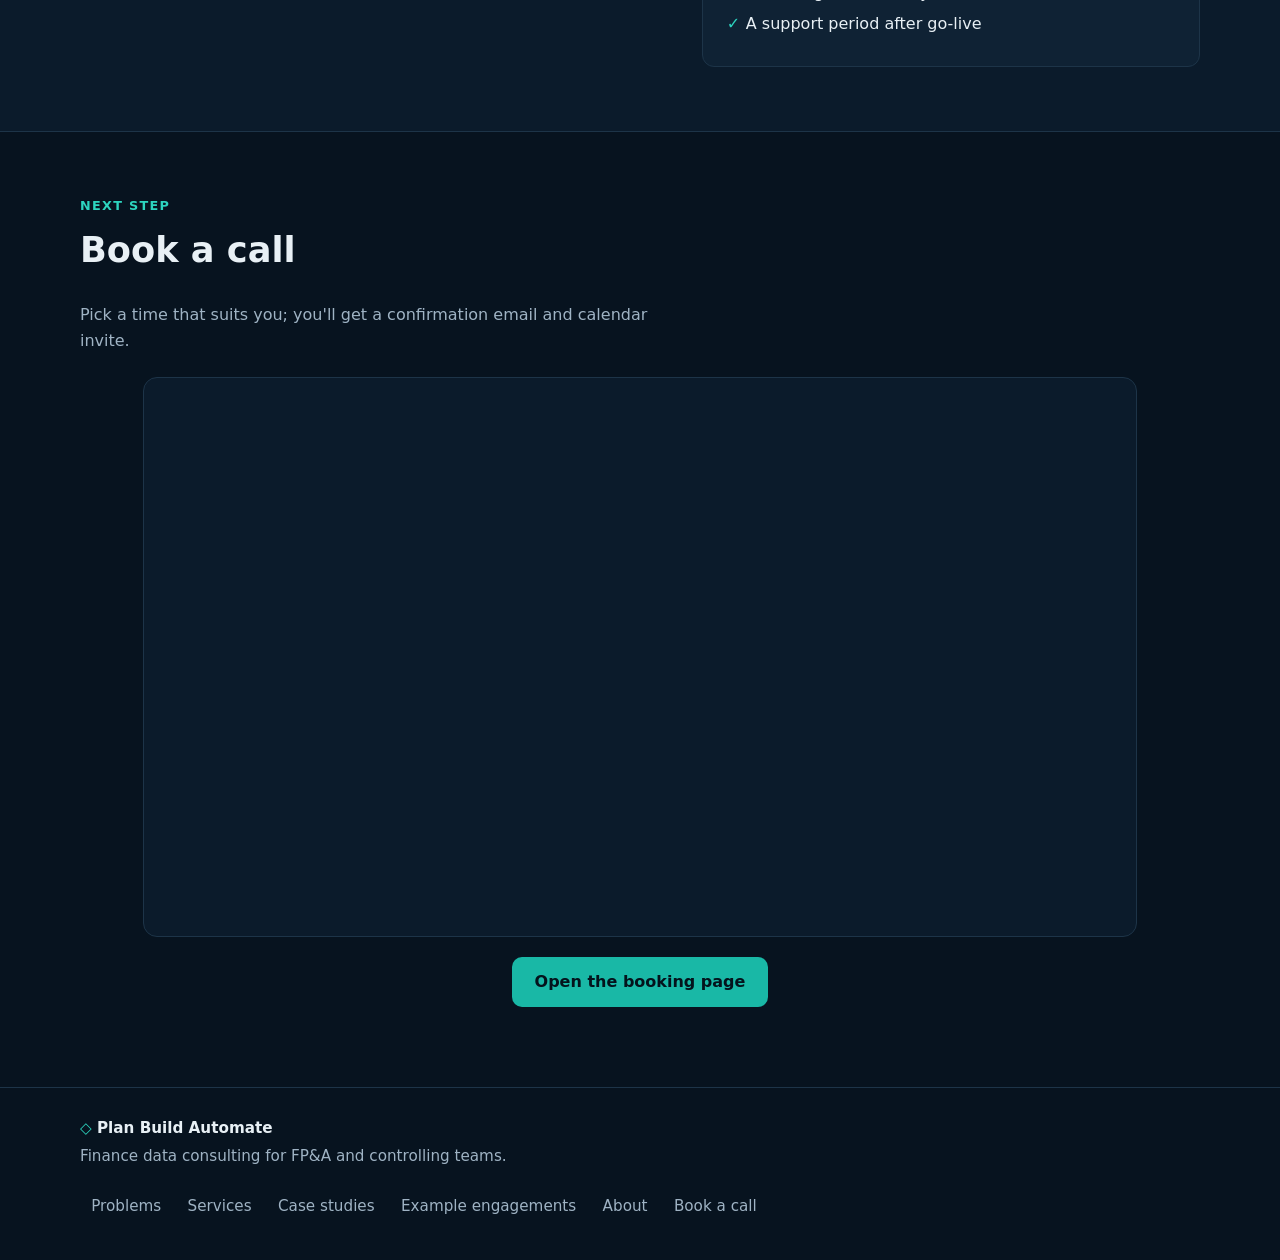
==== commit 4a262a1f: "Fit Cal.com embed box to the embed (centered, even padding, no clipping); drop unused #contact rule;" ====
--- a/docs/index.html
+++ b/docs/index.html
@@ -7,7 +7,7 @@
 <title>Plan Build Automate – Finance data consulting</title>
 <meta name="description" content="Freelance help for FP&amp;A and controlling teams: planning models, finance data and reporting that work together.">
 <link rel="icon" href="favicon.svg" type="image/svg+xml">
-<link rel="stylesheet" href="styles.css?v=20261101b">
+<link rel="stylesheet" href="styles.css?v=20261101c">
 </head>
 <body>
 <a class="skip" href="#main">Skip to content</a>
--- a/docs/styles.css
+++ b/docs/styles.css
@@ -67,7 +67,6 @@
 .card p.shift{margin-top:1rem;padding-top:.85rem;border-top:1px solid var(--line)}
 .shift strong{color:var(--teal2);font-weight:700}
 .about-lead{color:var(--muted);max-width:40rem}
-#contact p{color:var(--muted);margin:0}
 .checks{list-style:none;padding:0;margin:1rem 0 0}
 .checks li{margin:.35rem 0}
 .checks li::before{content:"✓ ";color:var(--teal2);font-weight:700}
@@ -150,8 +149,10 @@
 @media (max-width:480px){.steps-strip{grid-template-columns:1fr}}
 /* Book a call */
 .book-lead{color:var(--muted);max-width:60ch}
-.cal-embed{width:100%;min-height:560px;overflow:auto;margin-top:1.5rem;border:1px solid var(--line);border-radius:12px;background:var(--bg2)}
-.book-fallback{margin-top:1.25rem}
+.cal-embed{box-sizing:border-box;width:100%;max-width:994px;margin:1.5rem auto 0;padding:16px 16px 4px;border:1px solid var(--line);border-radius:14px;background:var(--bg2);overflow:hidden}
+.cal-embed:empty{min-height:560px}
+.cal-embed iframe{display:block;width:100%!important}
+.book-fallback{margin-top:1.25rem;text-align:center}
 .btn-book{display:inline-block;background:var(--teal);color:#04131c;font-weight:700;padding:.75rem 1.4rem;border-radius:10px;text-decoration:none}
 .btn-book:hover,.btn-book:focus-visible{background:var(--teal2);outline:2px solid var(--teal2);outline-offset:2px}
-@media (max-width:480px){.cal-embed{min-height:640px}.btn-book{display:block;text-align:center}}
+@media (max-width:480px){.cal-embed{padding:10px 10px 2px}.btn-book{display:block;text-align:center}}
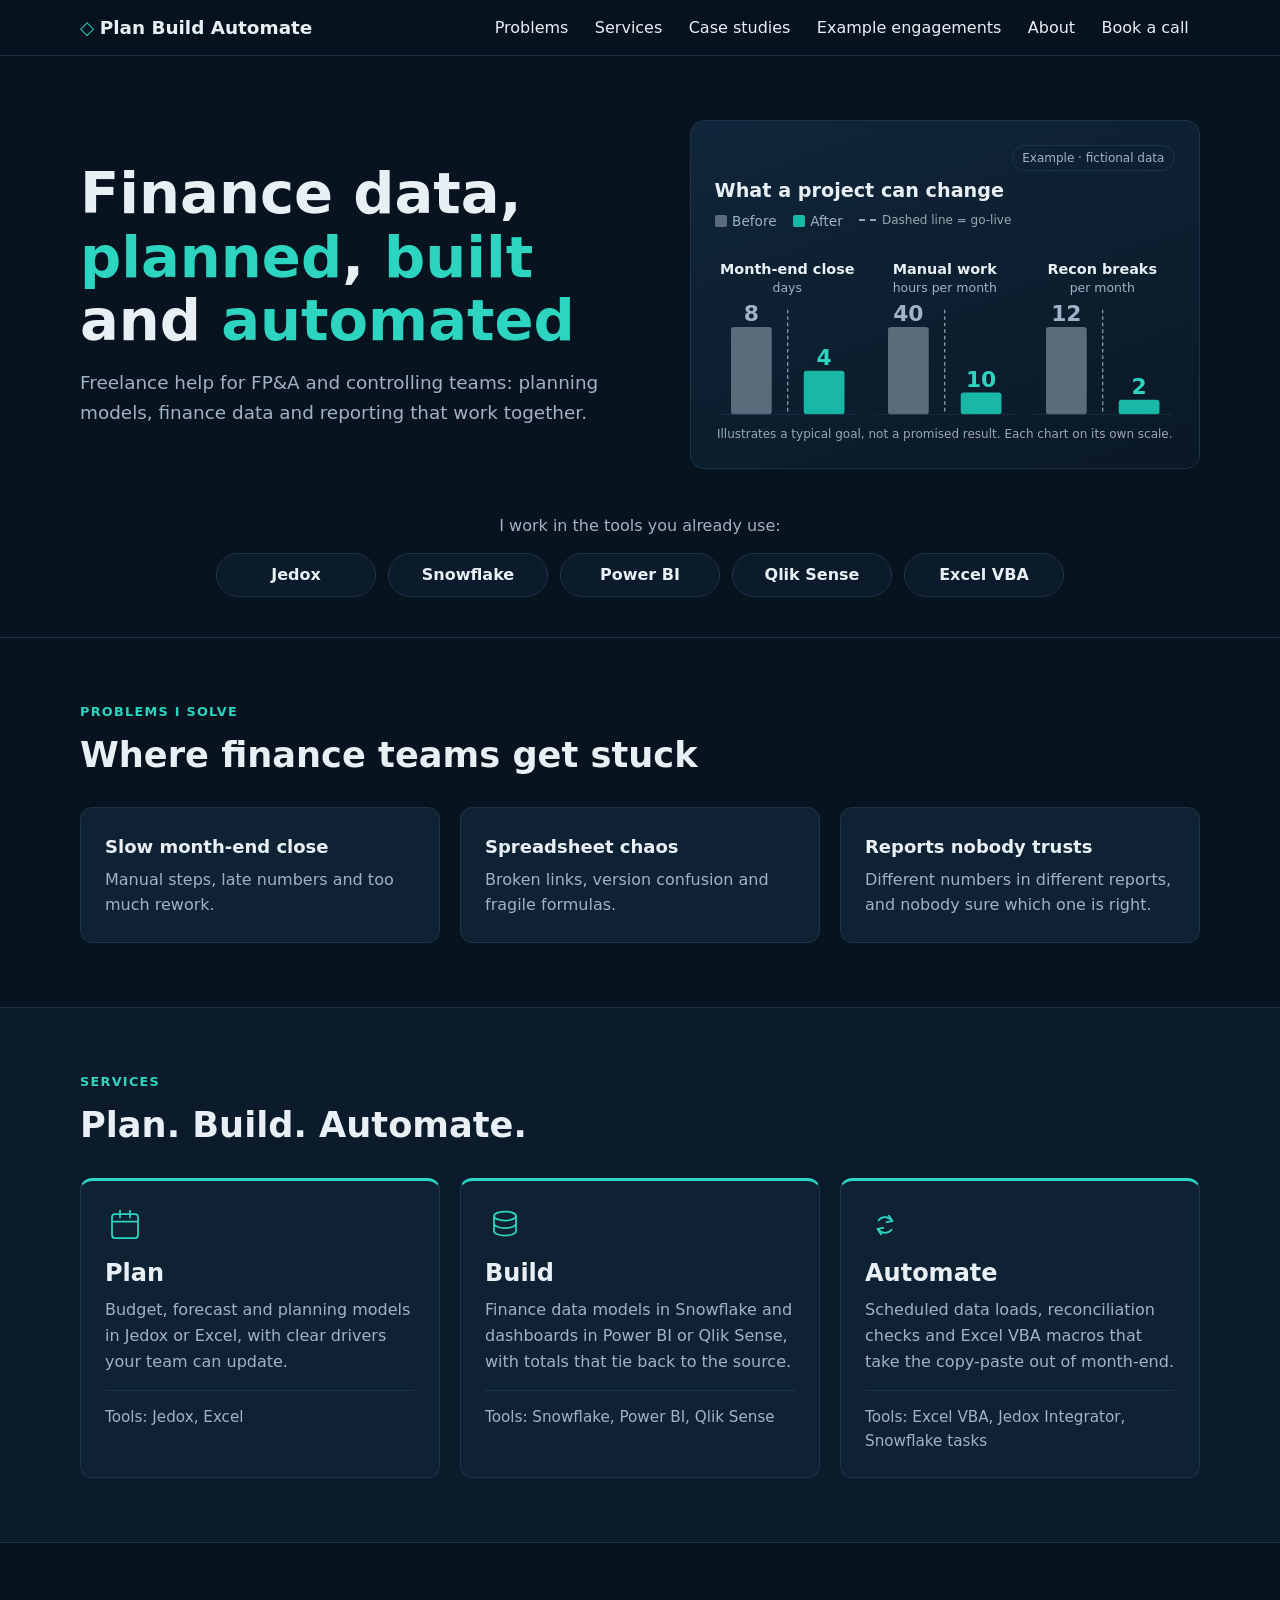
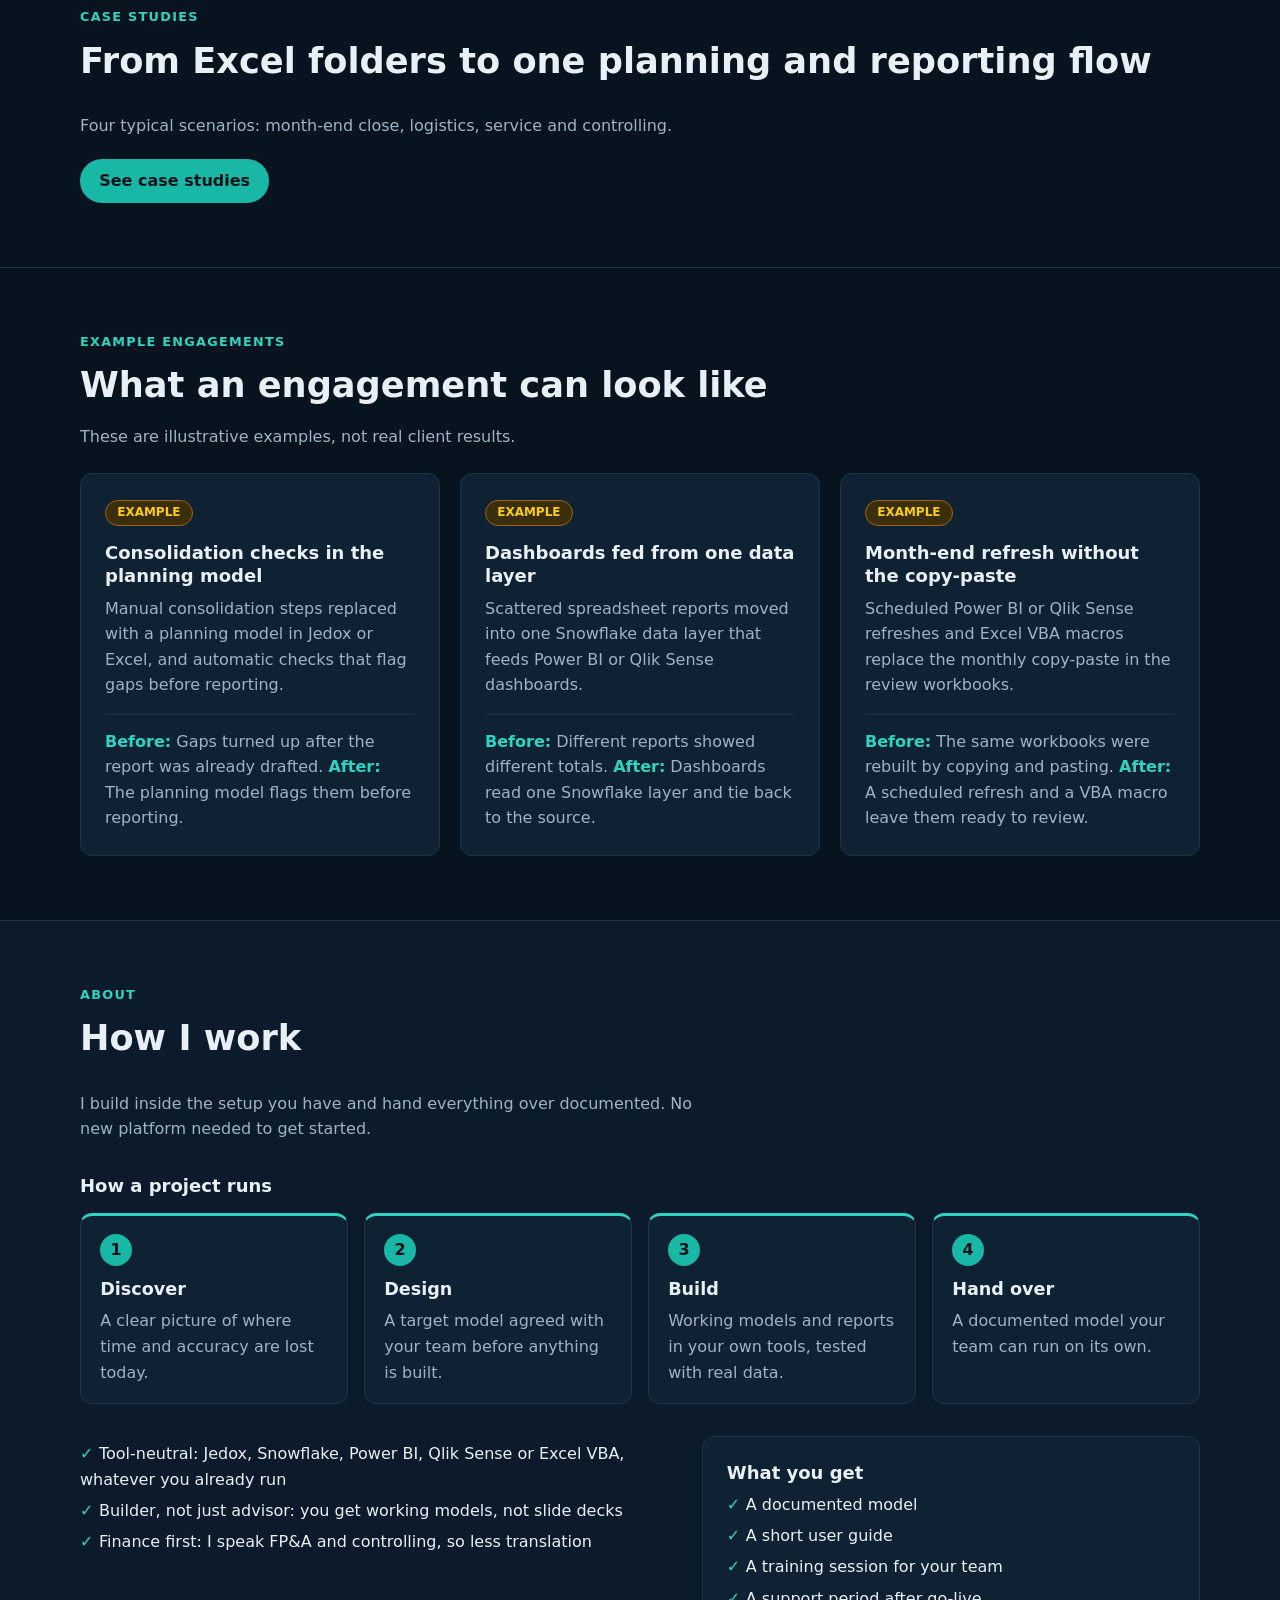
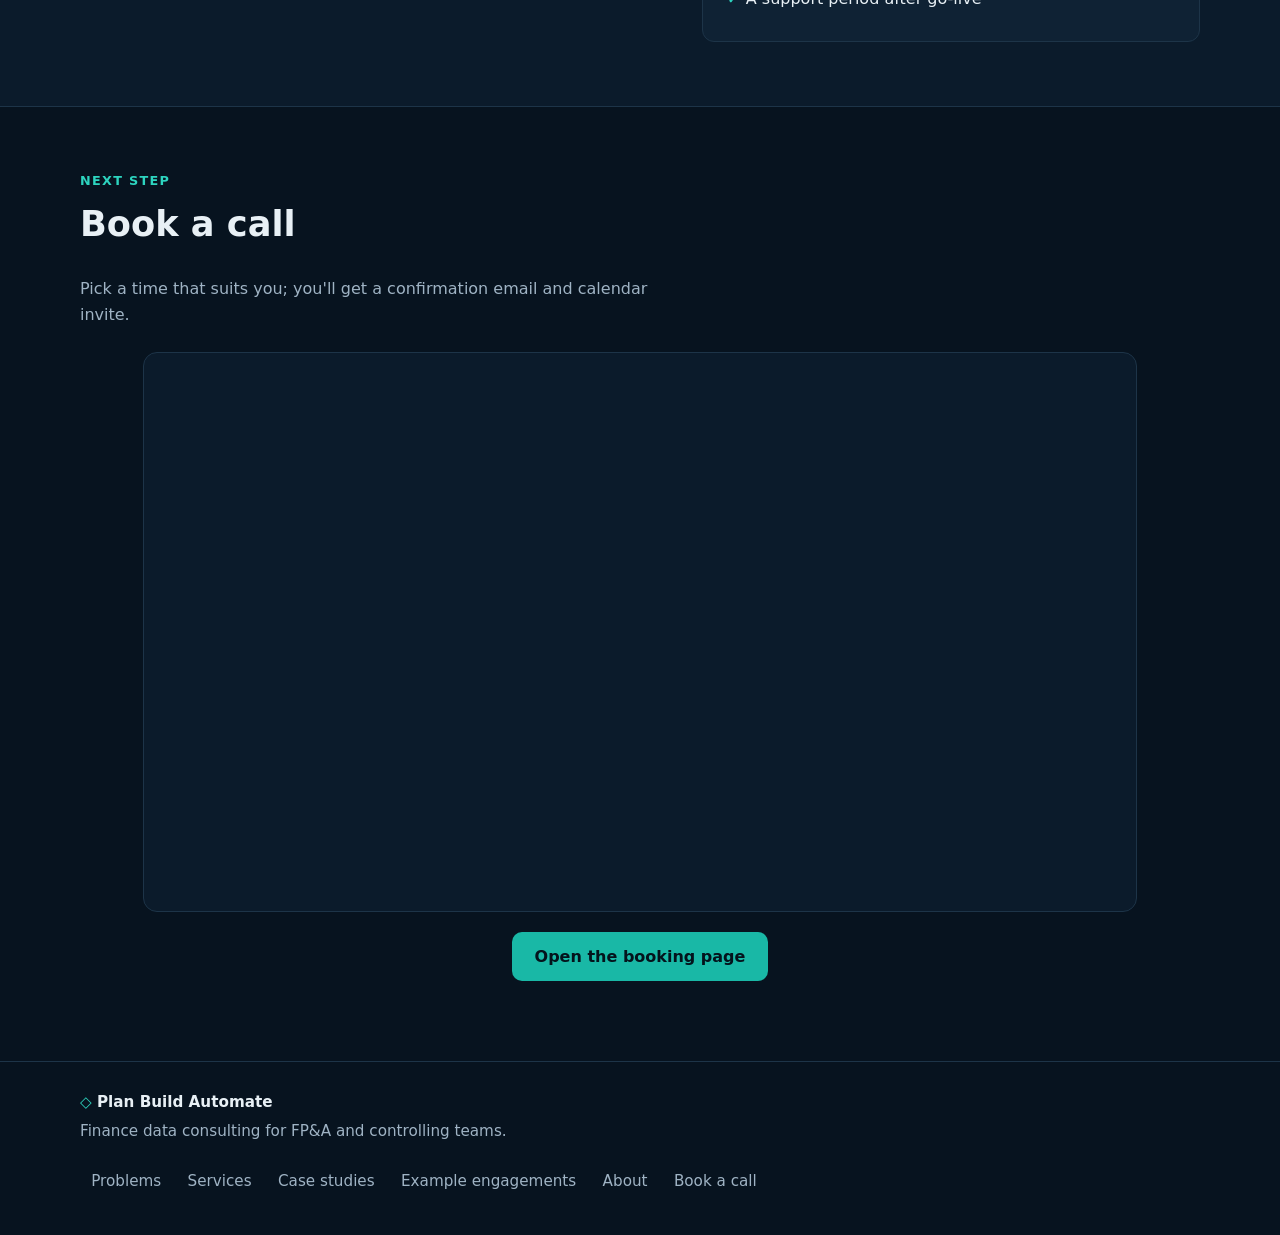
==== commit 183140c3: "Case studies review fixes: index links, sectors, goal framing, disclaimers, wording, Book a call lin" ====
--- a/docs/index.html
+++ b/docs/index.html
@@ -7,7 +7,7 @@
 <title>Plan Build Automate – Finance data consulting</title>
 <meta name="description" content="Freelance help for FP&amp;A and controlling teams: planning models, finance data and reporting that work together.">
 <link rel="icon" href="favicon.svg" type="image/svg+xml">
-<link rel="stylesheet" href="styles.css?v=20261101c">
+<link rel="stylesheet" href="styles.css?v=20261101d">
 </head>
 <body>
 <a class="skip" href="#main">Skip to content</a>
@@ -48,7 +48,7 @@
       <div class="oc-top"><span class="oc-tag">Example · fictional data</span></div>
       <p id="oc-title" class="oc-title">What a project can change</p>
       <div class="oc-key"><span class="oc-kb">Before</span><span class="oc-ka">After</span><span class="oc-gk">Dashed line = go-live</span></div>
-      <div class="oc-charts"><div class="oc-chart"><p class="oc-name">Month-end close</p><p class="oc-unit">days</p><svg viewBox="0 0 200 166" aria-hidden="true" focusable="false"><rect class="oc-b" x="22" y="40" width="56" height="120" rx="4"/><text class="oc-vb" x="50" y="32">8</text><rect class="oc-a" x="122" y="100.0" width="56" height="60.0" rx="4"/><text class="oc-va" x="150" y="92.0">4</text><line class="oc-go" x1="100" y1="16" x2="100" y2="160"/><line class="oc-base" x1="4" y1="160" x2="196" y2="160"/></svg></div><div class="oc-chart"><p class="oc-name">Manual work</p><p class="oc-unit">hrs/month</p><svg viewBox="0 0 200 166" aria-hidden="true" focusable="false"><rect class="oc-b" x="22" y="40" width="56" height="120" rx="4"/><text class="oc-vb" x="50" y="32">40</text><rect class="oc-a" x="122" y="130.0" width="56" height="30.0" rx="4"/><text class="oc-va" x="150" y="122.0">10</text><line class="oc-go" x1="100" y1="16" x2="100" y2="160"/><line class="oc-base" x1="4" y1="160" x2="196" y2="160"/></svg></div><div class="oc-chart"><p class="oc-name">Recon breaks</p><p class="oc-unit">per month</p><svg viewBox="0 0 200 166" aria-hidden="true" focusable="false"><rect class="oc-b" x="22" y="40" width="56" height="120" rx="4"/><text class="oc-vb" x="50" y="32">12</text><rect class="oc-a" x="122" y="140.0" width="56" height="20.0" rx="4"/><text class="oc-va" x="150" y="132.0">2</text><line class="oc-go" x1="100" y1="16" x2="100" y2="160"/><line class="oc-base" x1="4" y1="160" x2="196" y2="160"/></svg></div></div>
+      <div class="oc-charts"><div class="oc-chart"><p class="oc-name">Month-end close</p><p class="oc-unit">days</p><svg viewBox="0 0 200 166" aria-hidden="true" focusable="false"><rect class="oc-b" x="22" y="40" width="56" height="120" rx="4"/><text class="oc-vb" x="50" y="32">8</text><rect class="oc-a" x="122" y="100.0" width="56" height="60.0" rx="4"/><text class="oc-va" x="150" y="92.0">4</text><line class="oc-go" x1="100" y1="16" x2="100" y2="160"/><line class="oc-base" x1="4" y1="160" x2="196" y2="160"/></svg></div><div class="oc-chart"><p class="oc-name">Manual work</p><p class="oc-unit">hours per month</p><svg viewBox="0 0 200 166" aria-hidden="true" focusable="false"><rect class="oc-b" x="22" y="40" width="56" height="120" rx="4"/><text class="oc-vb" x="50" y="32">40</text><rect class="oc-a" x="122" y="130.0" width="56" height="30.0" rx="4"/><text class="oc-va" x="150" y="122.0">10</text><line class="oc-go" x1="100" y1="16" x2="100" y2="160"/><line class="oc-base" x1="4" y1="160" x2="196" y2="160"/></svg></div><div class="oc-chart"><p class="oc-name">Recon breaks</p><p class="oc-unit">per month</p><svg viewBox="0 0 200 166" aria-hidden="true" focusable="false"><rect class="oc-b" x="22" y="40" width="56" height="120" rx="4"/><text class="oc-vb" x="50" y="32">12</text><rect class="oc-a" x="122" y="140.0" width="56" height="20.0" rx="4"/><text class="oc-va" x="150" y="132.0">2</text><line class="oc-go" x1="100" y1="16" x2="100" y2="160"/><line class="oc-base" x1="4" y1="160" x2="196" y2="160"/></svg></div></div>
       <p class="oc-note">Illustrates a typical goal, not a promised result. Each chart on its own scale.</p>
     </div>
   </div>
@@ -119,7 +119,7 @@
   <div class="wrap">
     <p class="eyebrow">Case studies</p>
     <h2>From Excel folders to one planning and reporting flow</h2>
-    <p class="about-lead">Four typical scenarios, month-end close, logistics, service and controlling, with the estimated impact of connecting planning and reporting.</p>
+    <p class="about-lead">Four typical scenarios: month-end close, logistics, service and controlling.</p>
     <p class="cs-cta"><a class="cs-btn" href="case-studies/">See case studies</a></p>
   </div>
 </section>
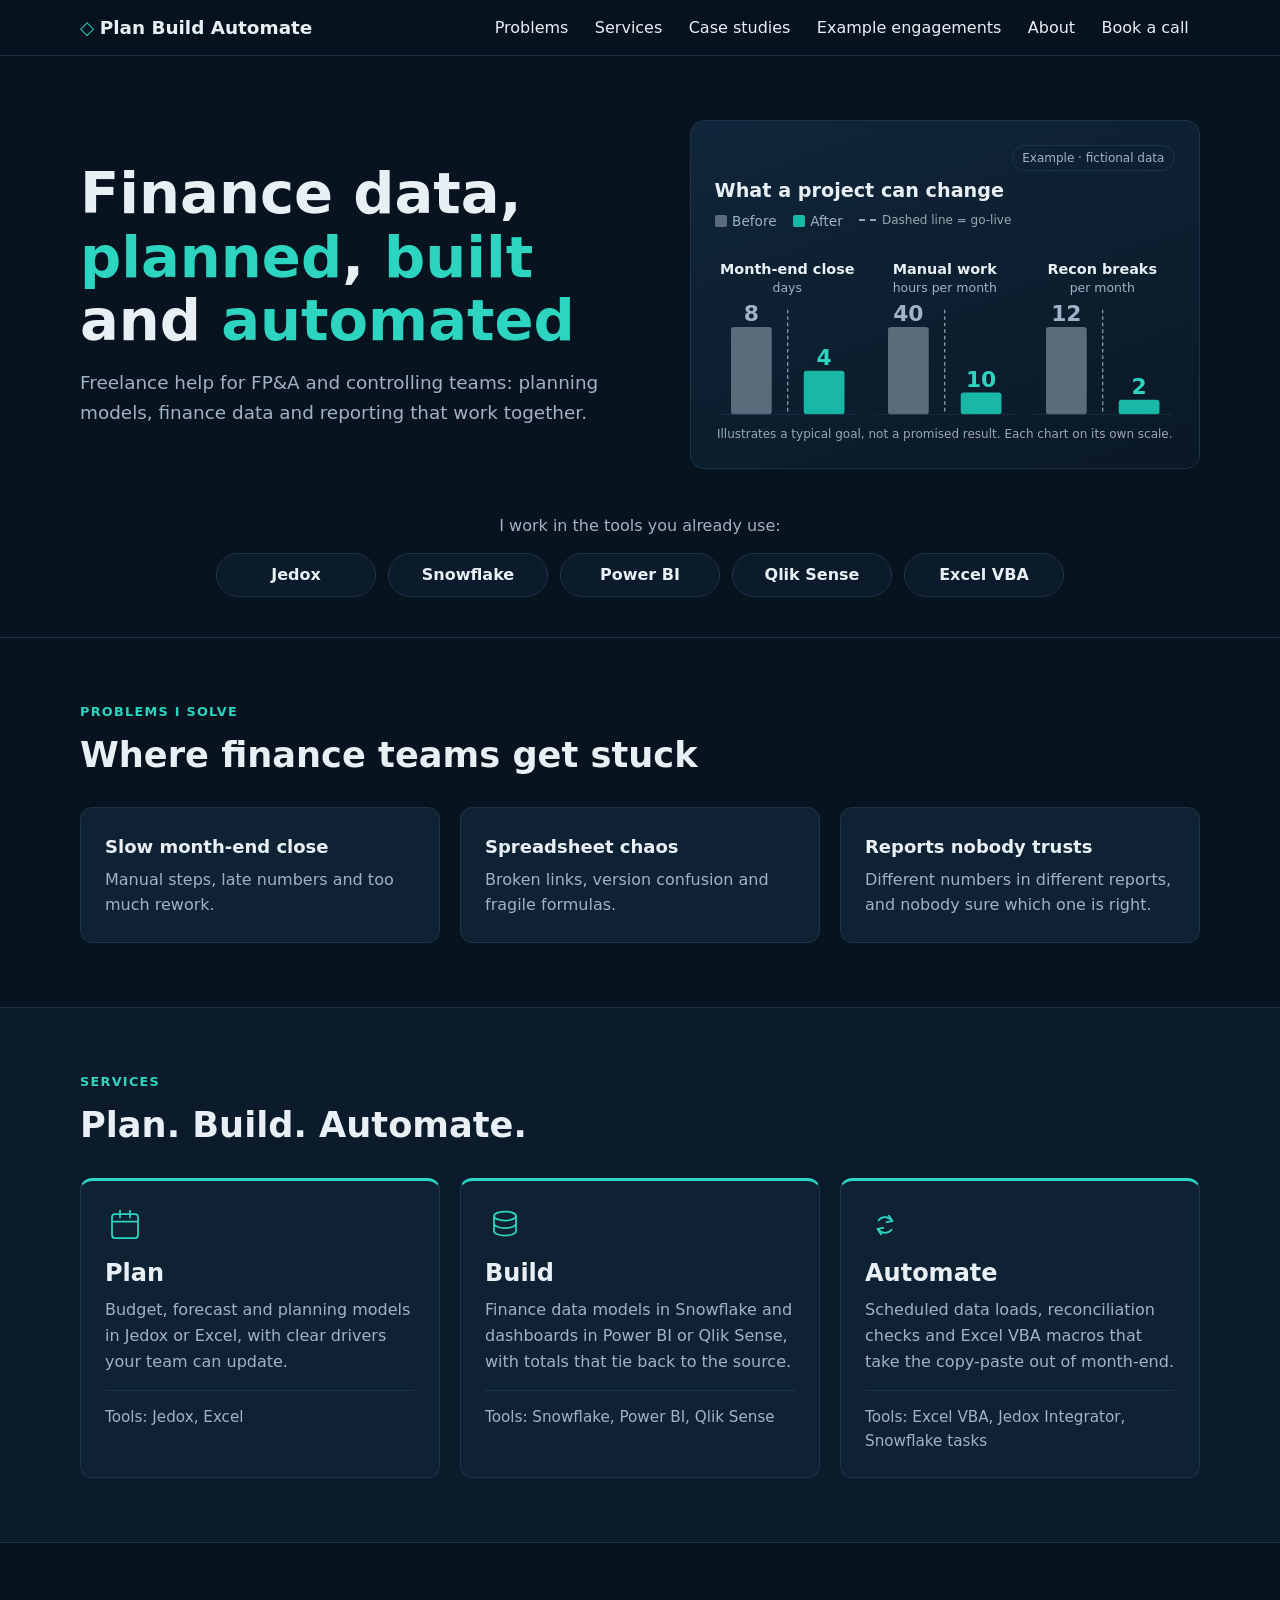
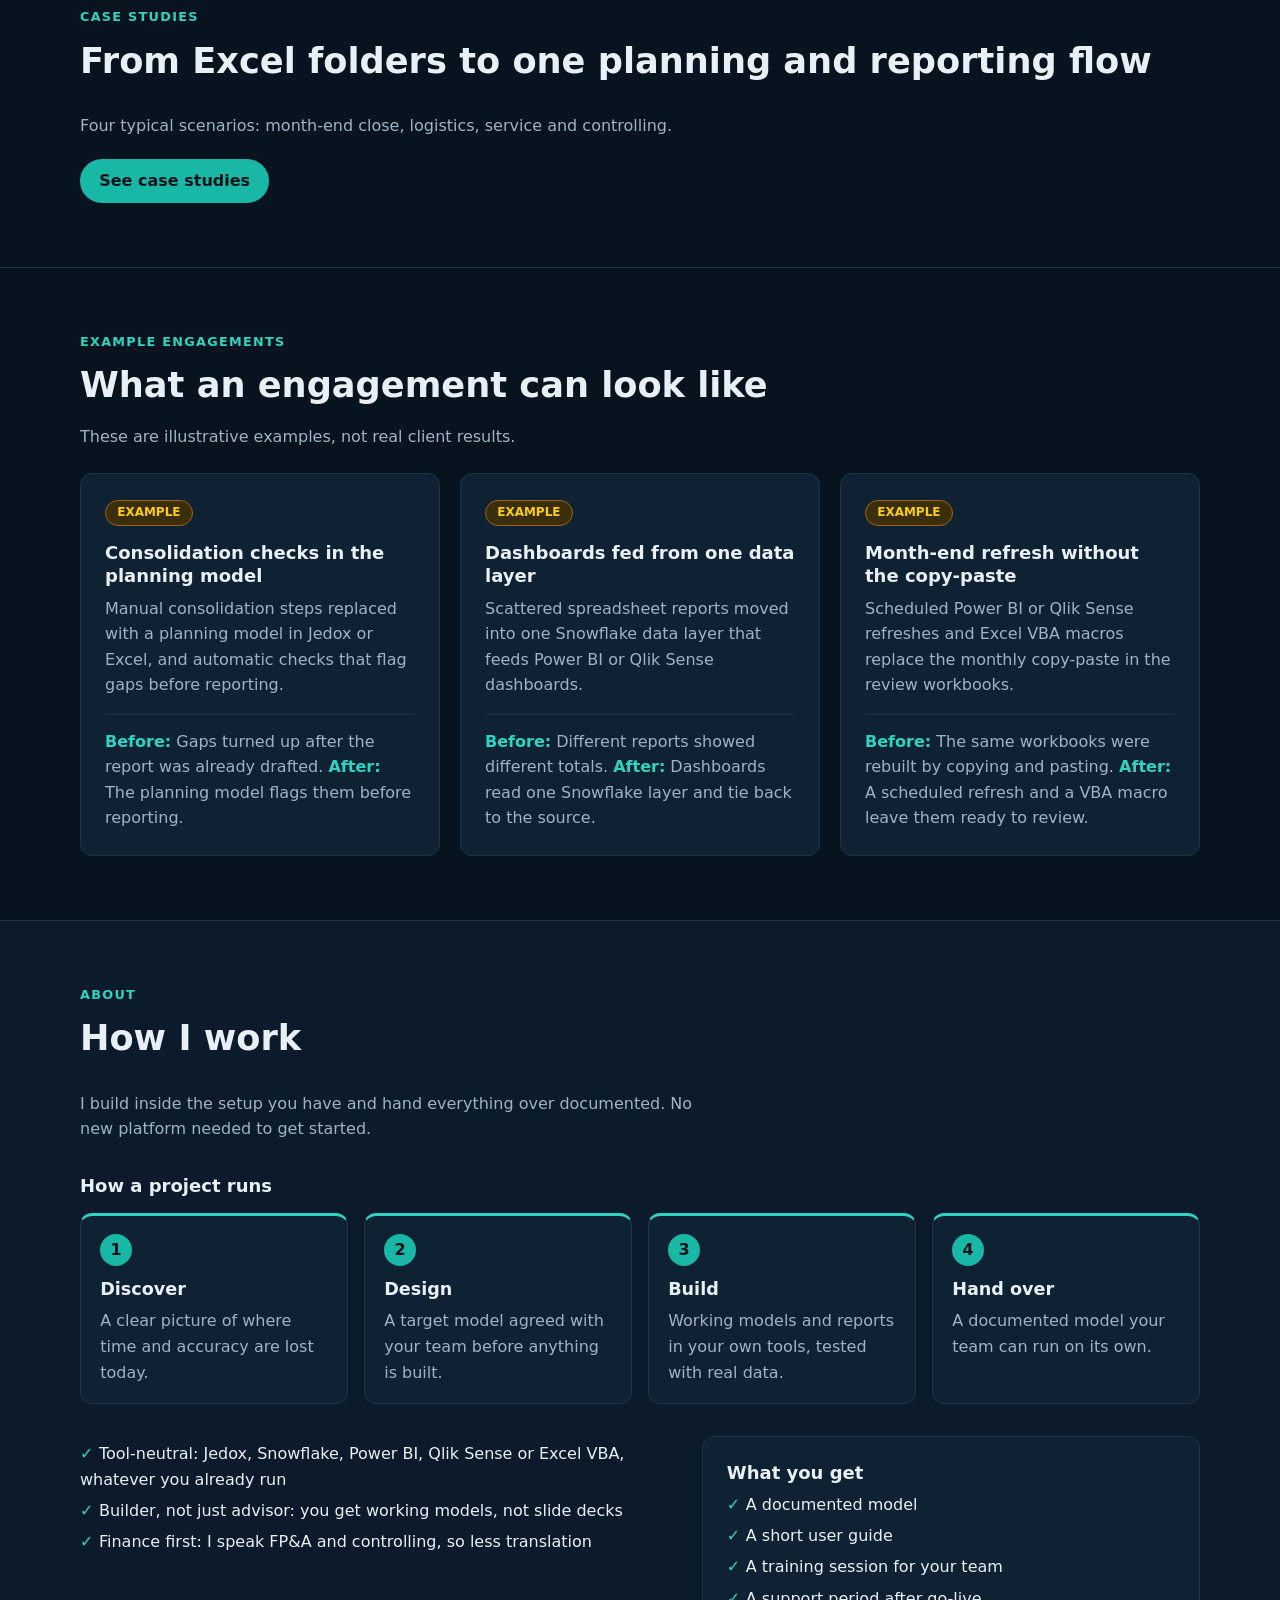
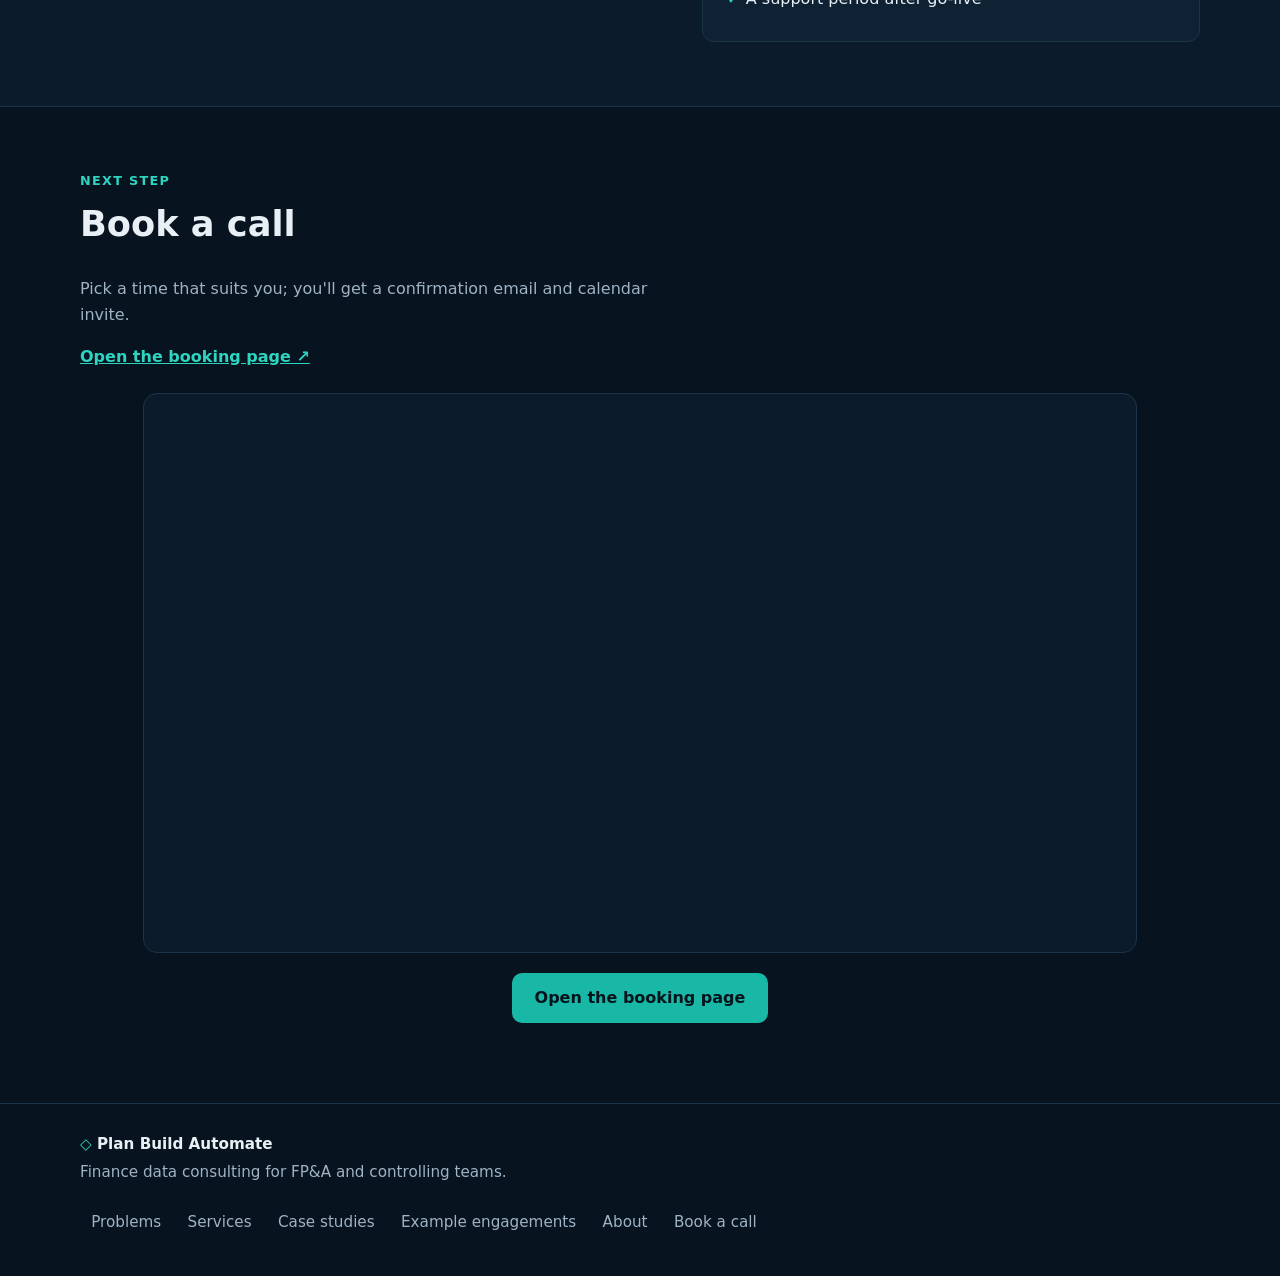
==== commit 290b1df6: "Case studies polish: shared header/footer, bottom-aligned tags, pills, image borders, specific alts," ====
--- a/docs/index.html
+++ b/docs/index.html
@@ -7,7 +7,7 @@
 <title>Plan Build Automate – Finance data consulting</title>
 <meta name="description" content="Freelance help for FP&amp;A and controlling teams: planning models, finance data and reporting that work together.">
 <link rel="icon" href="favicon.svg" type="image/svg+xml">
-<link rel="stylesheet" href="styles.css?v=20261101d">
+<link rel="stylesheet" href="styles.css?v=20261101f">
 </head>
 <body>
 <a class="skip" href="#main">Skip to content</a>
@@ -189,6 +189,7 @@
     <p class="eyebrow">Next step</p>
     <h2>Book a call</h2>
     <p class="book-lead">Pick a time that suits you; you'll get a confirmation email and calendar invite.</p>
+    <p class="book-top"><a href="https://cal.com/plan-build-automate/intro-call" target="_blank" rel="noopener">Open the booking page ↗</a></p>
     <div id="cal-inline" class="cal-embed" aria-label="Booking calendar"></div>
     <p class="book-fallback"><a class="btn-book" href="https://cal.com/plan-build-automate/intro-call" target="_blank" rel="noopener">Open the booking page</a></p>
   </div>
--- a/docs/styles.css
+++ b/docs/styles.css
@@ -156,3 +156,17 @@
 .btn-book{display:inline-block;background:var(--teal);color:#04131c;font-weight:700;padding:.75rem 1.4rem;border-radius:10px;text-decoration:none}
 .btn-book:hover,.btn-book:focus-visible{background:var(--teal2);outline:2px solid var(--teal2);outline-offset:2px}
 @media (max-width:480px){.cal-embed{padding:10px 10px 2px}.btn-book{display:block;text-align:center}}
+.book-top{margin:.75rem 0 0;font-weight:600}
+@media (max-width:480px){.cal-embed{max-height:900px;overflow-y:auto;-webkit-overflow-scrolling:touch}}
+
+/* Case studies polish */
+.cs-card .cs-estp{margin-top:auto!important;padding-top:1rem}
+.cs-card .cs-tools{margin-top:.6rem;padding-top:0}
+.cs-tools{justify-content:flex-start;gap:.4rem}
+.cs-tools li{flex:0 0 auto;width:auto;padding:.2rem .6rem;font-size:.78rem}
+.cs-card h3{margin:1rem 0 .5rem;font-size:1.2rem}
+.cs-card h3 a,.cs-card h3 a:visited{color:var(--text);text-decoration:none}
+.cs-est{color:var(--teal2);border-color:var(--teal);font-weight:700;white-space:nowrap}
+.cs-shot img,.cs-thumb{border:1px solid #2A3644;border-radius:8px}
+@media (max-width:600px){.cs-pn{flex-direction:column}.cs-pn a{display:flex;justify-content:center;width:100%;box-sizing:border-box;border:1px solid var(--line);border-radius:999px;text-decoration:none}
+.cs-kpis{grid-template-columns:1fr;gap:.75rem}.cs-kpi{padding:.75rem}.cs-kname{font-size:1rem}.cs-kunit{font-size:.85rem}}
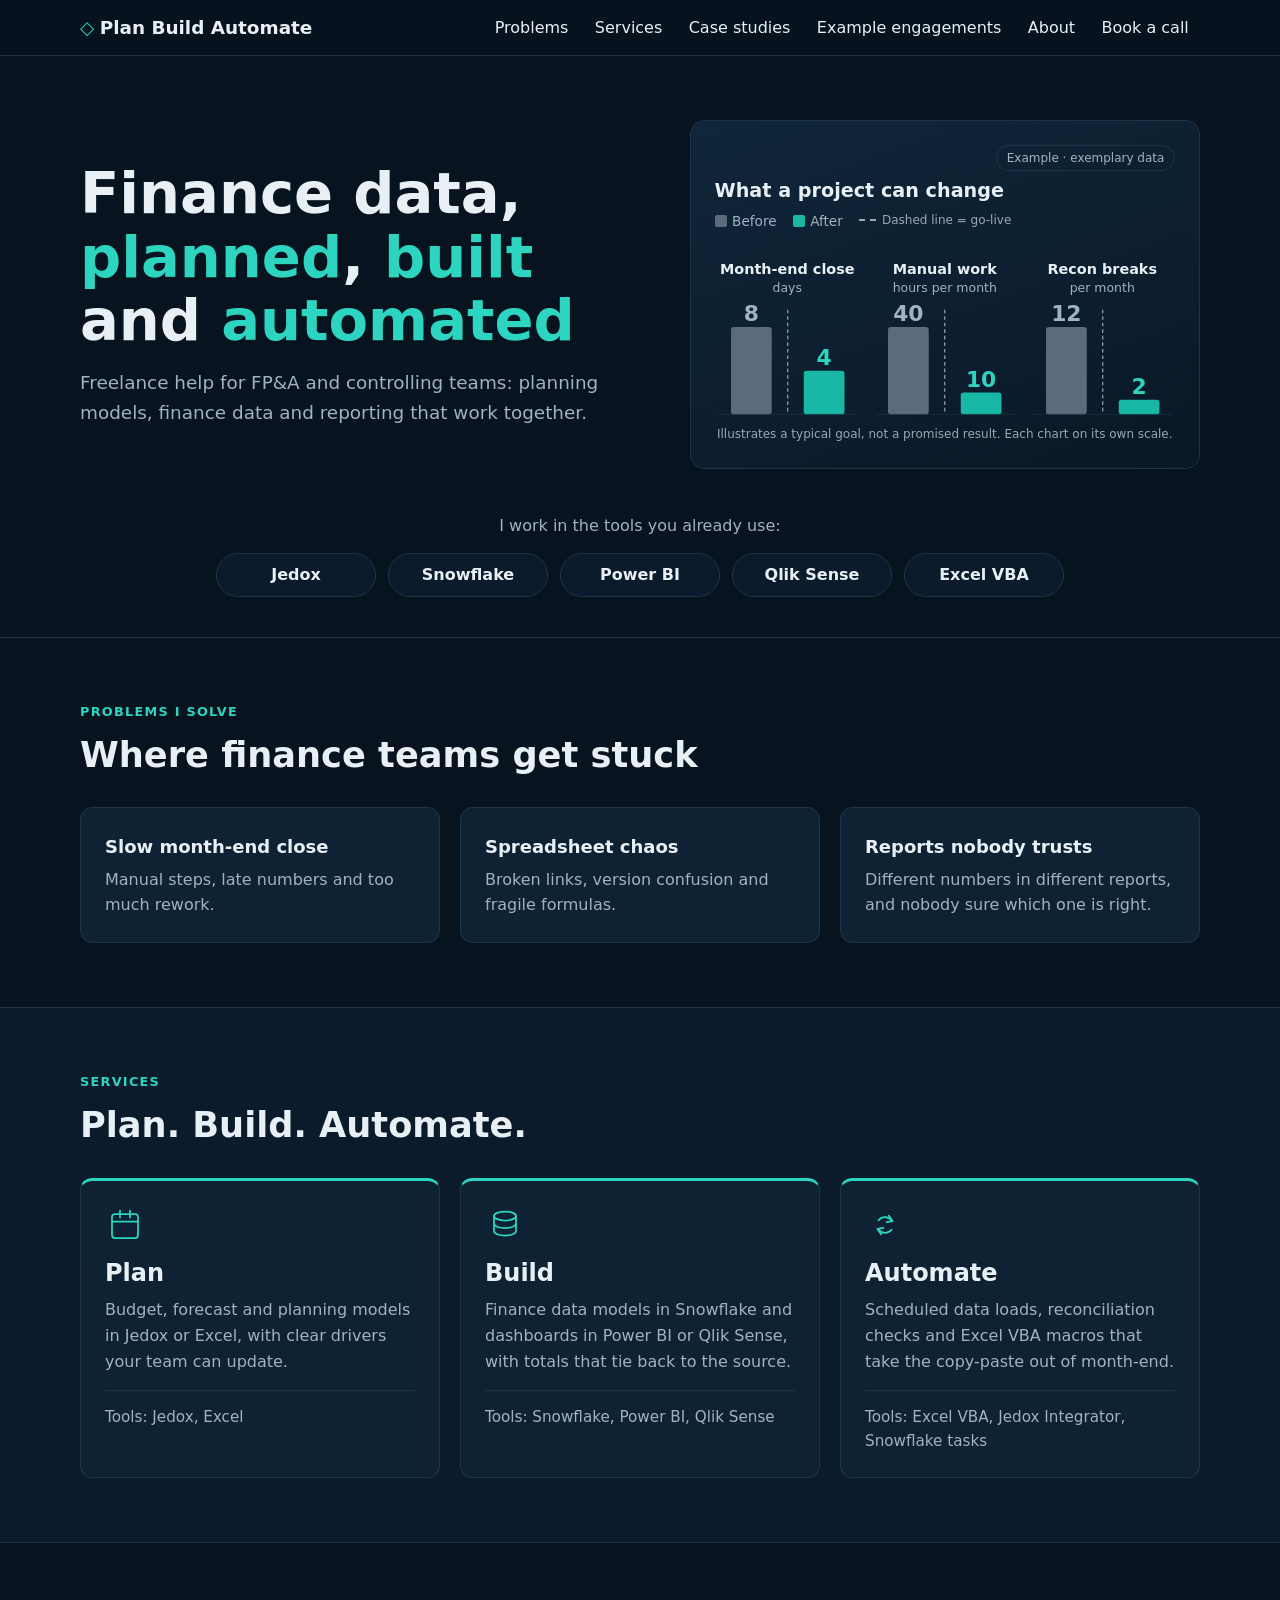
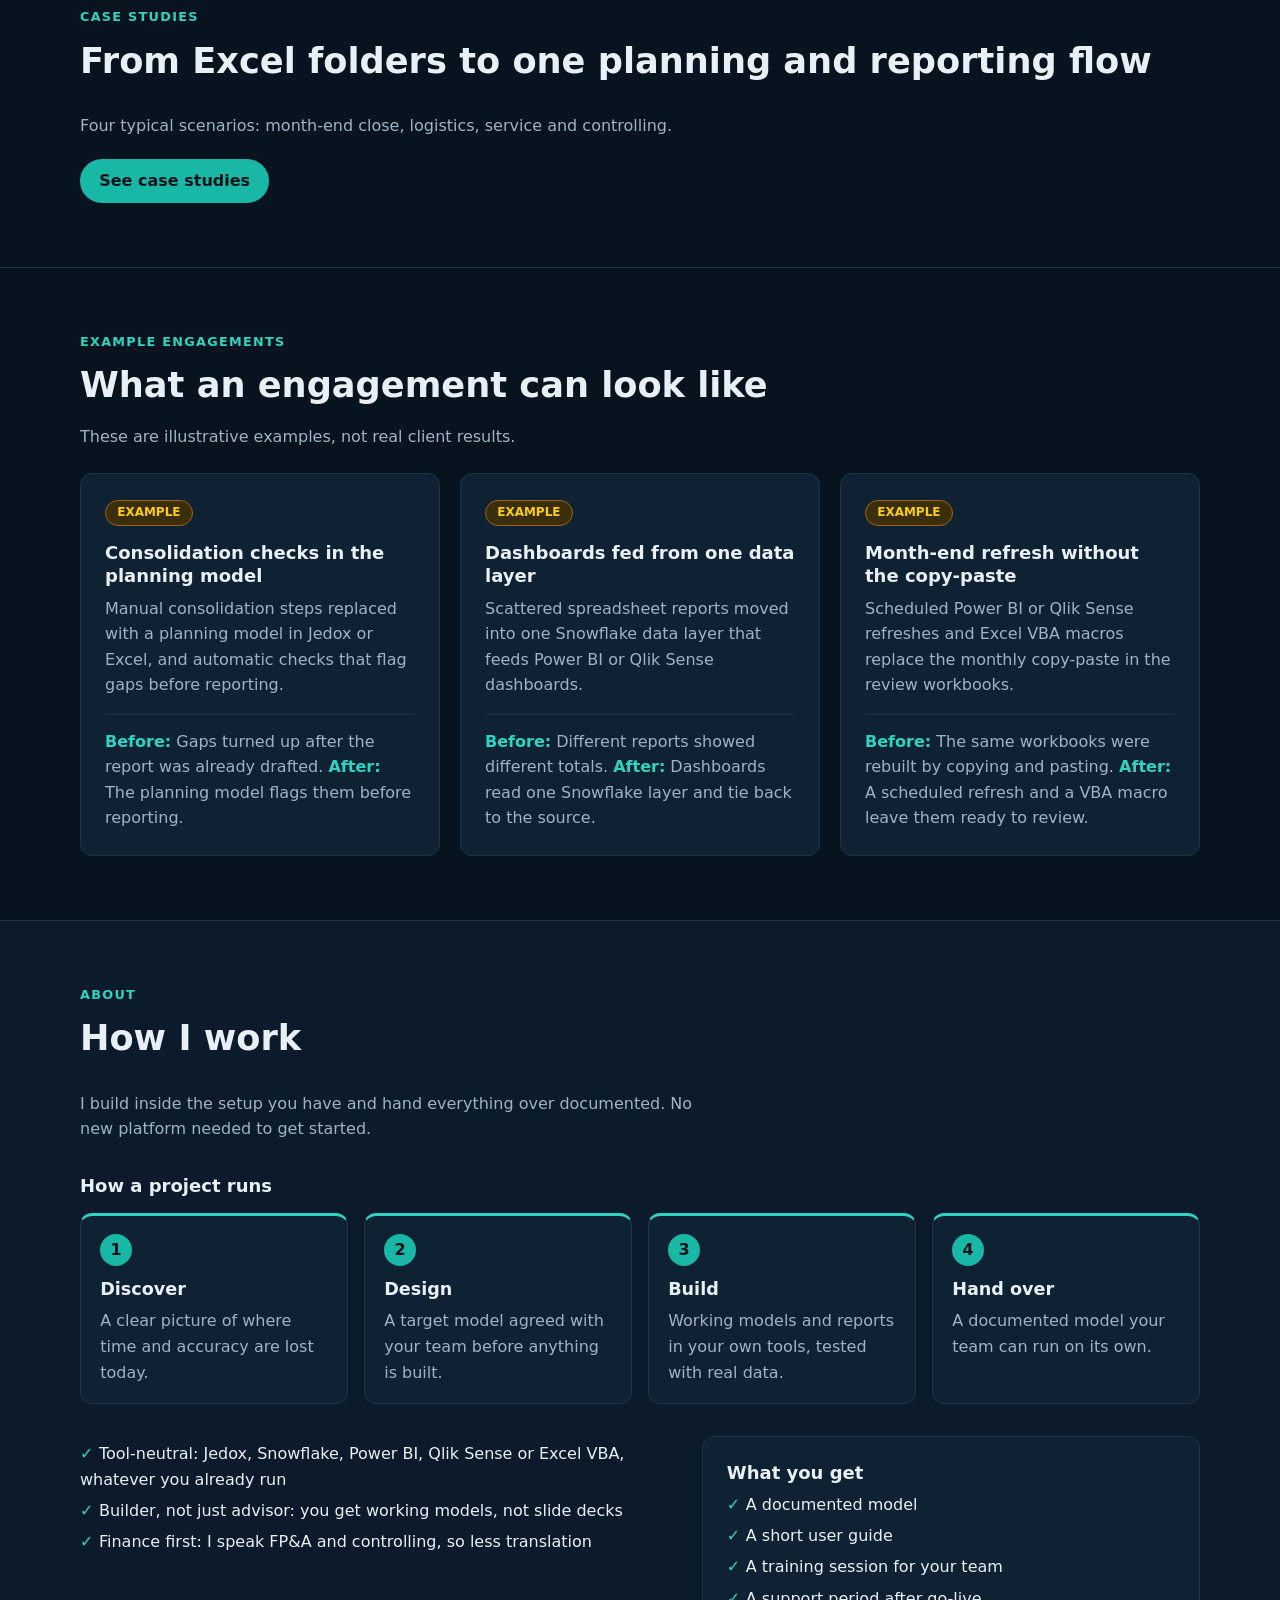
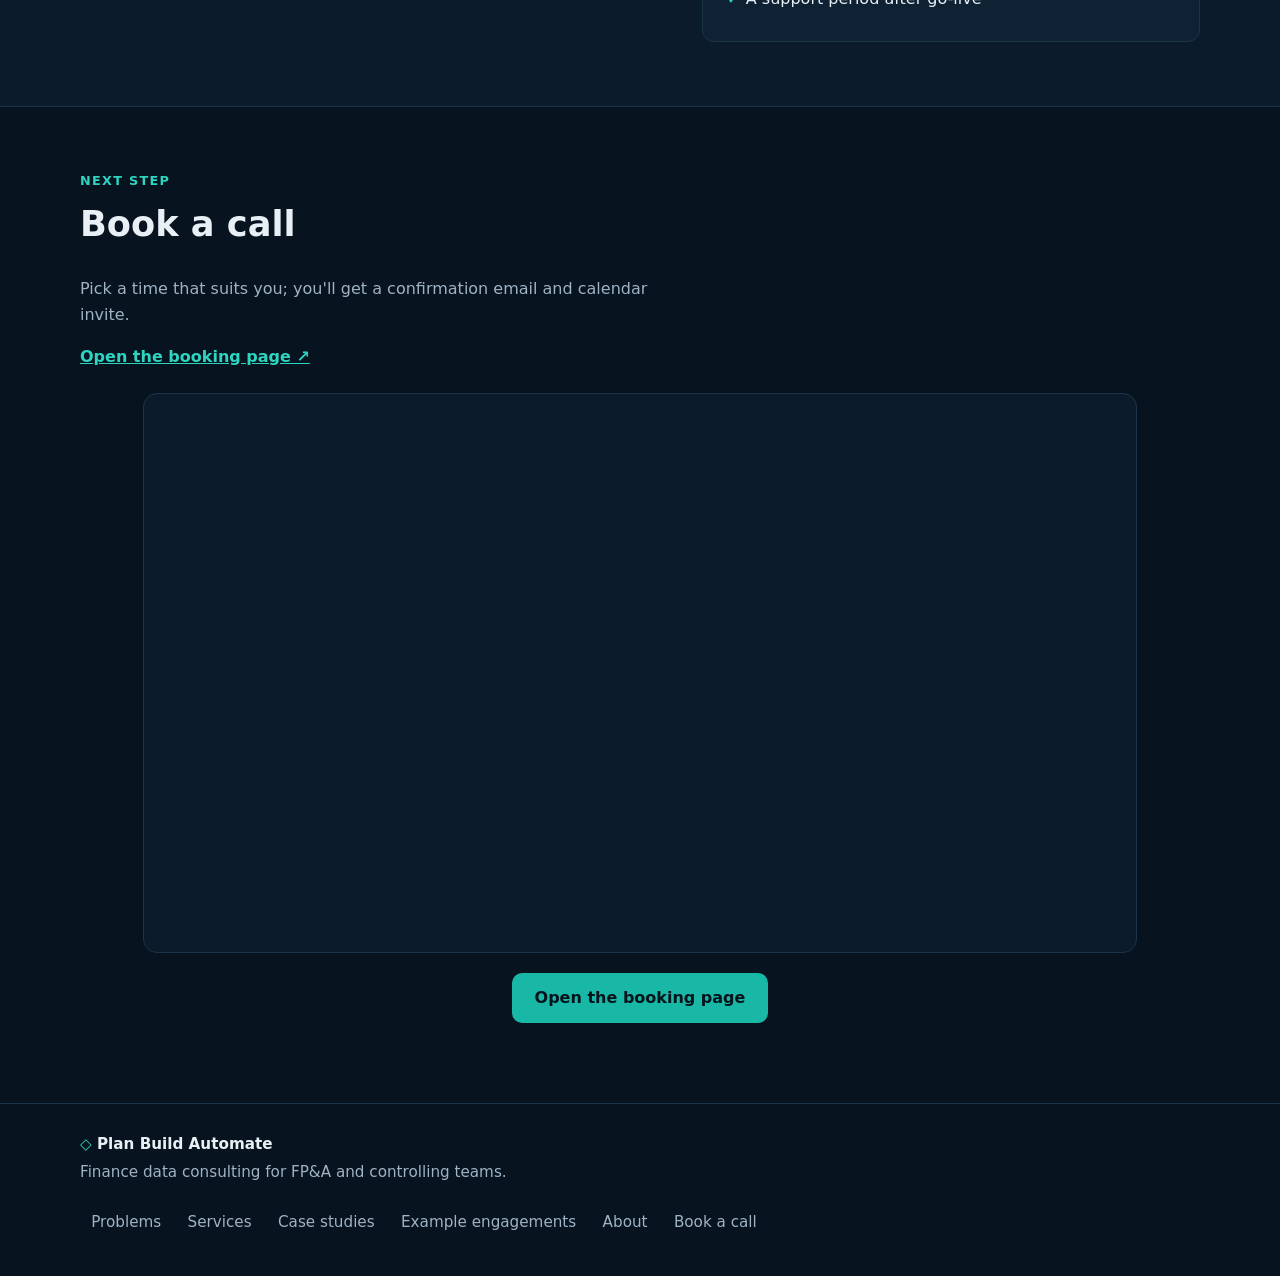
==== commit 6d88d3e6: "Rename 'fictional data' to 'exemplary data' site-wide" ====
--- a/docs/index.html
+++ b/docs/index.html
@@ -44,8 +44,8 @@
       <p class="lead">Freelance help for FP&amp;A and controlling teams: planning models, finance data and reporting that work together.</p>
     </div>
     <div class="panel outcome" role="img" aria-labelledby="oc-title" aria-describedby="oc-desc">
-      <span id="oc-desc" class="sr-only">Example with fictional data. Month-end close: 8 days before, 4 days after. Manual work: 40 hours a month before, 10 after. Recon breaks: 12 a month before, 2 after. Dashed line marks project go-live. Illustrates a typical goal, not a promised result. Each chart on its own scale.</span>
-      <div class="oc-top"><span class="oc-tag">Example · fictional data</span></div>
+      <span id="oc-desc" class="sr-only">Example with exemplary data. Month-end close: 8 days before, 4 days after. Manual work: 40 hours a month before, 10 after. Recon breaks: 12 a month before, 2 after. Dashed line marks project go-live. Illustrates a typical goal, not a promised result. Each chart on its own scale.</span>
+      <div class="oc-top"><span class="oc-tag">Example · exemplary data</span></div>
       <p id="oc-title" class="oc-title">What a project can change</p>
       <div class="oc-key"><span class="oc-kb">Before</span><span class="oc-ka">After</span><span class="oc-gk">Dashed line = go-live</span></div>
       <div class="oc-charts"><div class="oc-chart"><p class="oc-name">Month-end close</p><p class="oc-unit">days</p><svg viewBox="0 0 200 166" aria-hidden="true" focusable="false"><rect class="oc-b" x="22" y="40" width="56" height="120" rx="4"/><text class="oc-vb" x="50" y="32">8</text><rect class="oc-a" x="122" y="100.0" width="56" height="60.0" rx="4"/><text class="oc-va" x="150" y="92.0">4</text><line class="oc-go" x1="100" y1="16" x2="100" y2="160"/><line class="oc-base" x1="4" y1="160" x2="196" y2="160"/></svg></div><div class="oc-chart"><p class="oc-name">Manual work</p><p class="oc-unit">hours per month</p><svg viewBox="0 0 200 166" aria-hidden="true" focusable="false"><rect class="oc-b" x="22" y="40" width="56" height="120" rx="4"/><text class="oc-vb" x="50" y="32">40</text><rect class="oc-a" x="122" y="130.0" width="56" height="30.0" rx="4"/><text class="oc-va" x="150" y="122.0">10</text><line class="oc-go" x1="100" y1="16" x2="100" y2="160"/><line class="oc-base" x1="4" y1="160" x2="196" y2="160"/></svg></div><div class="oc-chart"><p class="oc-name">Recon breaks</p><p class="oc-unit">per month</p><svg viewBox="0 0 200 166" aria-hidden="true" focusable="false"><rect class="oc-b" x="22" y="40" width="56" height="120" rx="4"/><text class="oc-vb" x="50" y="32">12</text><rect class="oc-a" x="122" y="140.0" width="56" height="20.0" rx="4"/><text class="oc-va" x="150" y="132.0">2</text><line class="oc-go" x1="100" y1="16" x2="100" y2="160"/><line class="oc-base" x1="4" y1="160" x2="196" y2="160"/></svg></div></div>
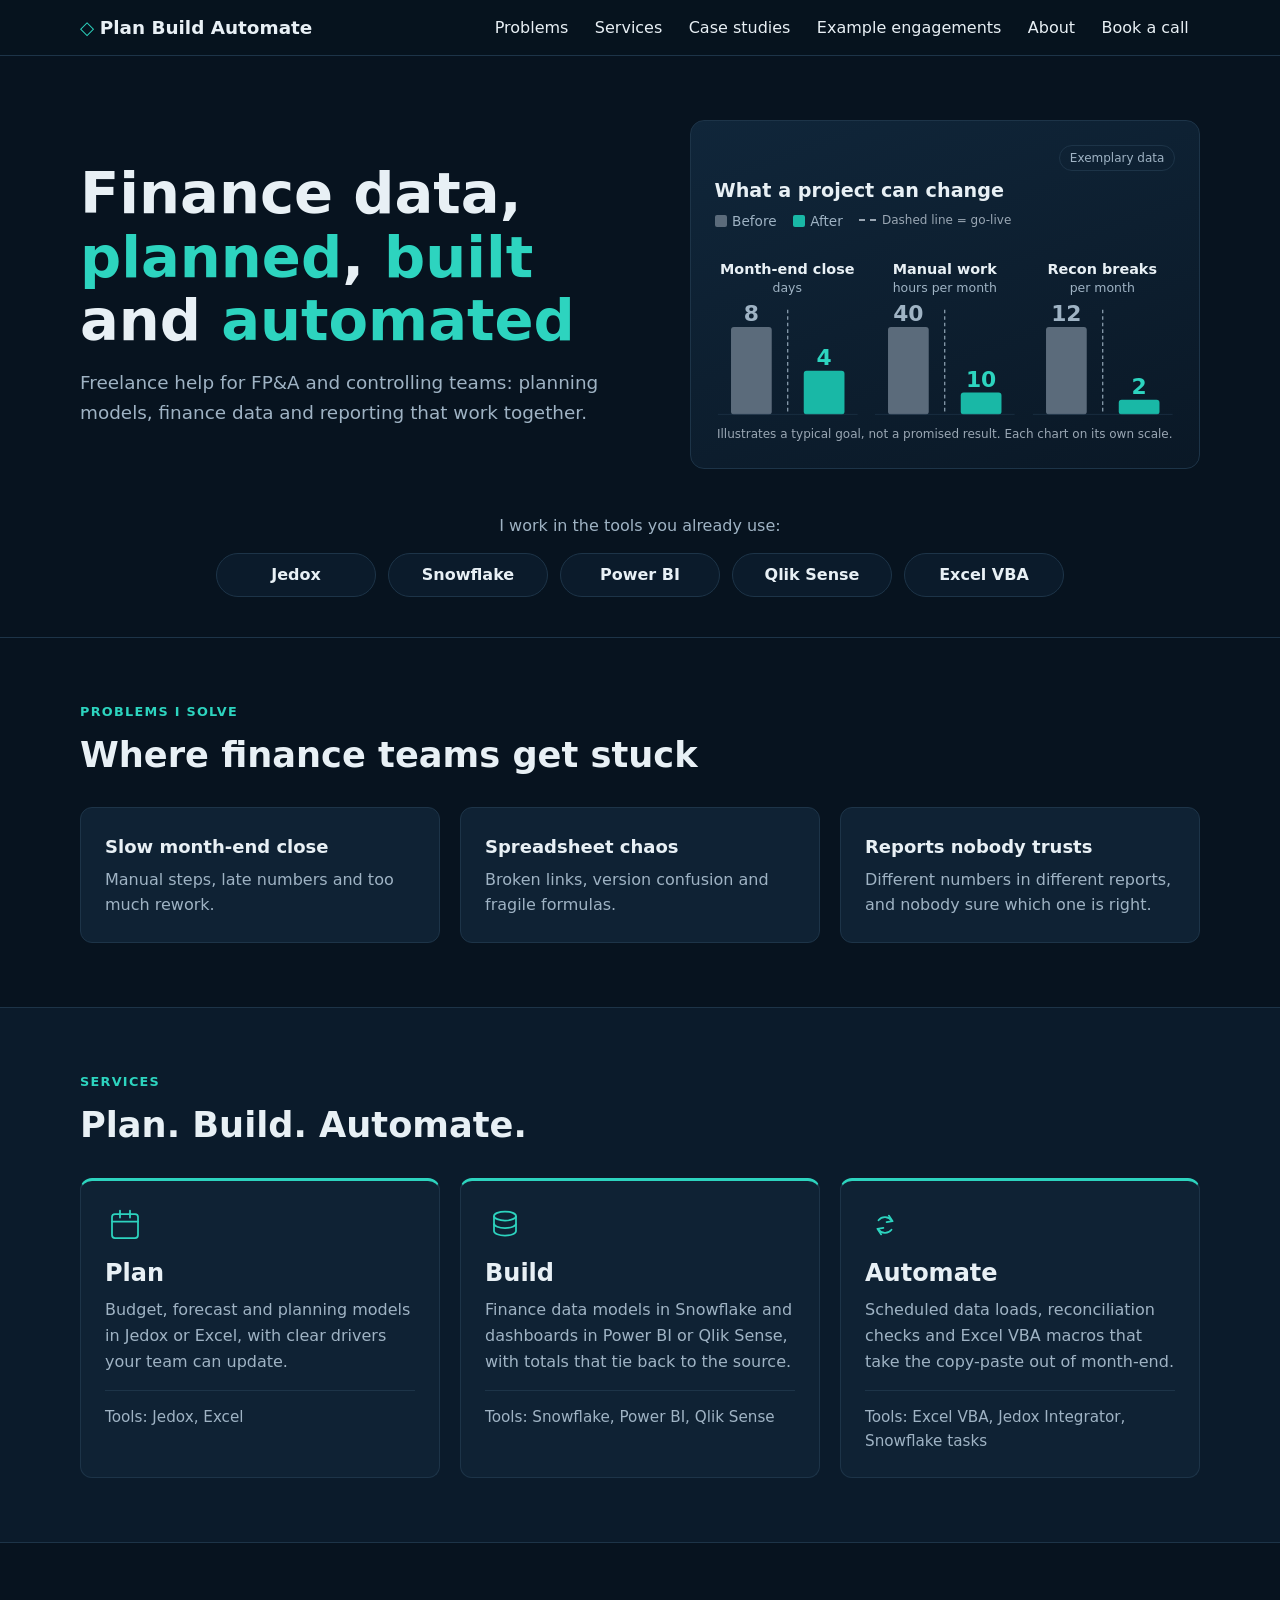
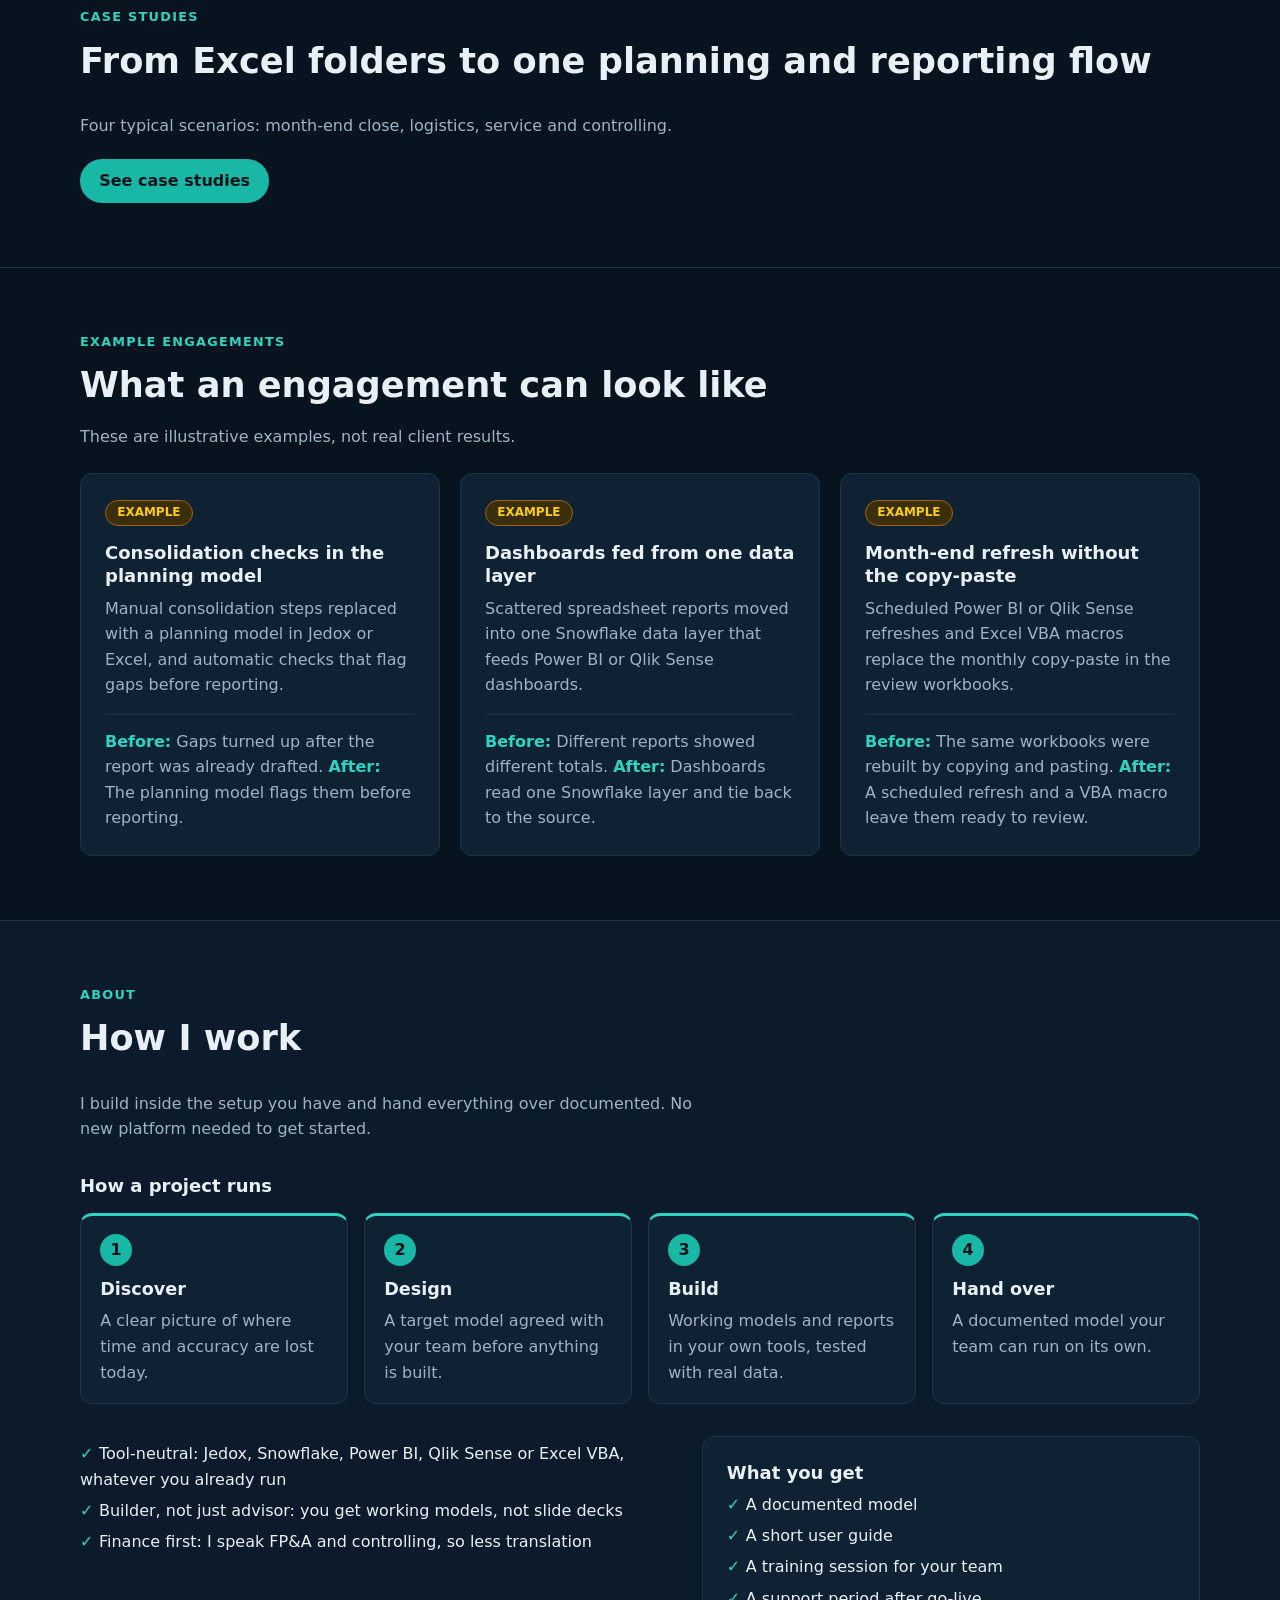
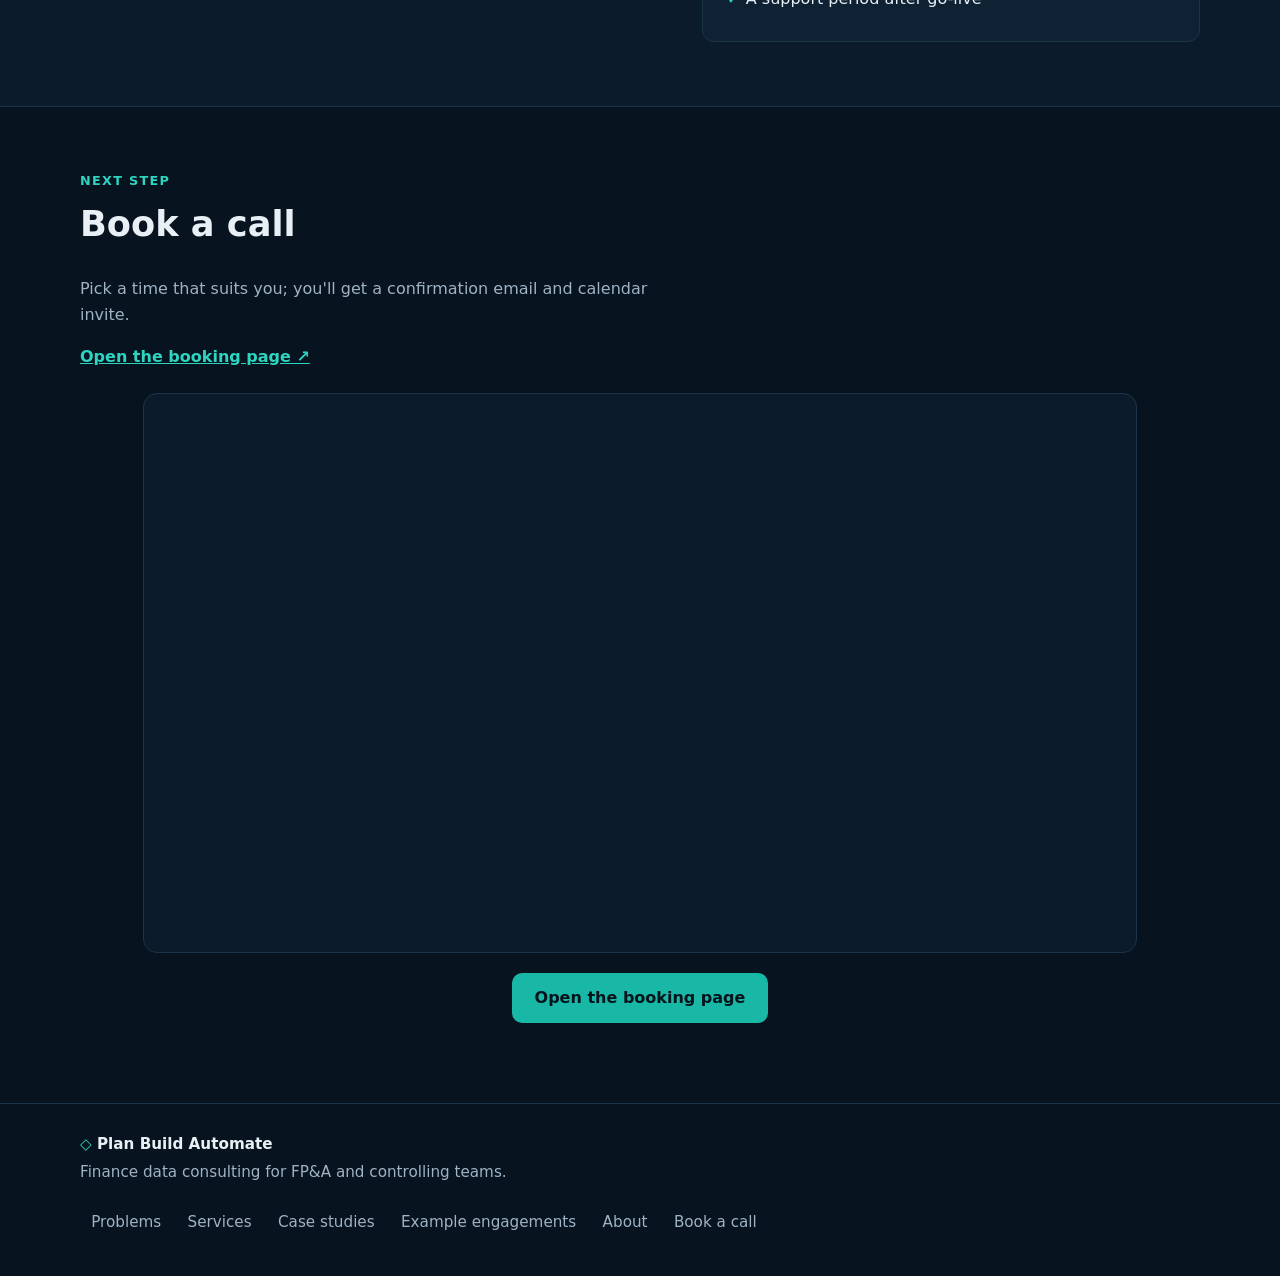
==== commit 3392249e: "Home pill: Exemplary data" ====
--- a/docs/index.html
+++ b/docs/index.html
@@ -45,7 +45,7 @@
     </div>
     <div class="panel outcome" role="img" aria-labelledby="oc-title" aria-describedby="oc-desc">
       <span id="oc-desc" class="sr-only">Example with exemplary data. Month-end close: 8 days before, 4 days after. Manual work: 40 hours a month before, 10 after. Recon breaks: 12 a month before, 2 after. Dashed line marks project go-live. Illustrates a typical goal, not a promised result. Each chart on its own scale.</span>
-      <div class="oc-top"><span class="oc-tag">Example · exemplary data</span></div>
+      <div class="oc-top"><span class="oc-tag">Exemplary data</span></div>
       <p id="oc-title" class="oc-title">What a project can change</p>
       <div class="oc-key"><span class="oc-kb">Before</span><span class="oc-ka">After</span><span class="oc-gk">Dashed line = go-live</span></div>
       <div class="oc-charts"><div class="oc-chart"><p class="oc-name">Month-end close</p><p class="oc-unit">days</p><svg viewBox="0 0 200 166" aria-hidden="true" focusable="false"><rect class="oc-b" x="22" y="40" width="56" height="120" rx="4"/><text class="oc-vb" x="50" y="32">8</text><rect class="oc-a" x="122" y="100.0" width="56" height="60.0" rx="4"/><text class="oc-va" x="150" y="92.0">4</text><line class="oc-go" x1="100" y1="16" x2="100" y2="160"/><line class="oc-base" x1="4" y1="160" x2="196" y2="160"/></svg></div><div class="oc-chart"><p class="oc-name">Manual work</p><p class="oc-unit">hours per month</p><svg viewBox="0 0 200 166" aria-hidden="true" focusable="false"><rect class="oc-b" x="22" y="40" width="56" height="120" rx="4"/><text class="oc-vb" x="50" y="32">40</text><rect class="oc-a" x="122" y="130.0" width="56" height="30.0" rx="4"/><text class="oc-va" x="150" y="122.0">10</text><line class="oc-go" x1="100" y1="16" x2="100" y2="160"/><line class="oc-base" x1="4" y1="160" x2="196" y2="160"/></svg></div><div class="oc-chart"><p class="oc-name">Recon breaks</p><p class="oc-unit">per month</p><svg viewBox="0 0 200 166" aria-hidden="true" focusable="false"><rect class="oc-b" x="22" y="40" width="56" height="120" rx="4"/><text class="oc-vb" x="50" y="32">12</text><rect class="oc-a" x="122" y="140.0" width="56" height="20.0" rx="4"/><text class="oc-va" x="150" y="132.0">2</text><line class="oc-go" x1="100" y1="16" x2="100" y2="160"/><line class="oc-base" x1="4" y1="160" x2="196" y2="160"/></svg></div></div>
